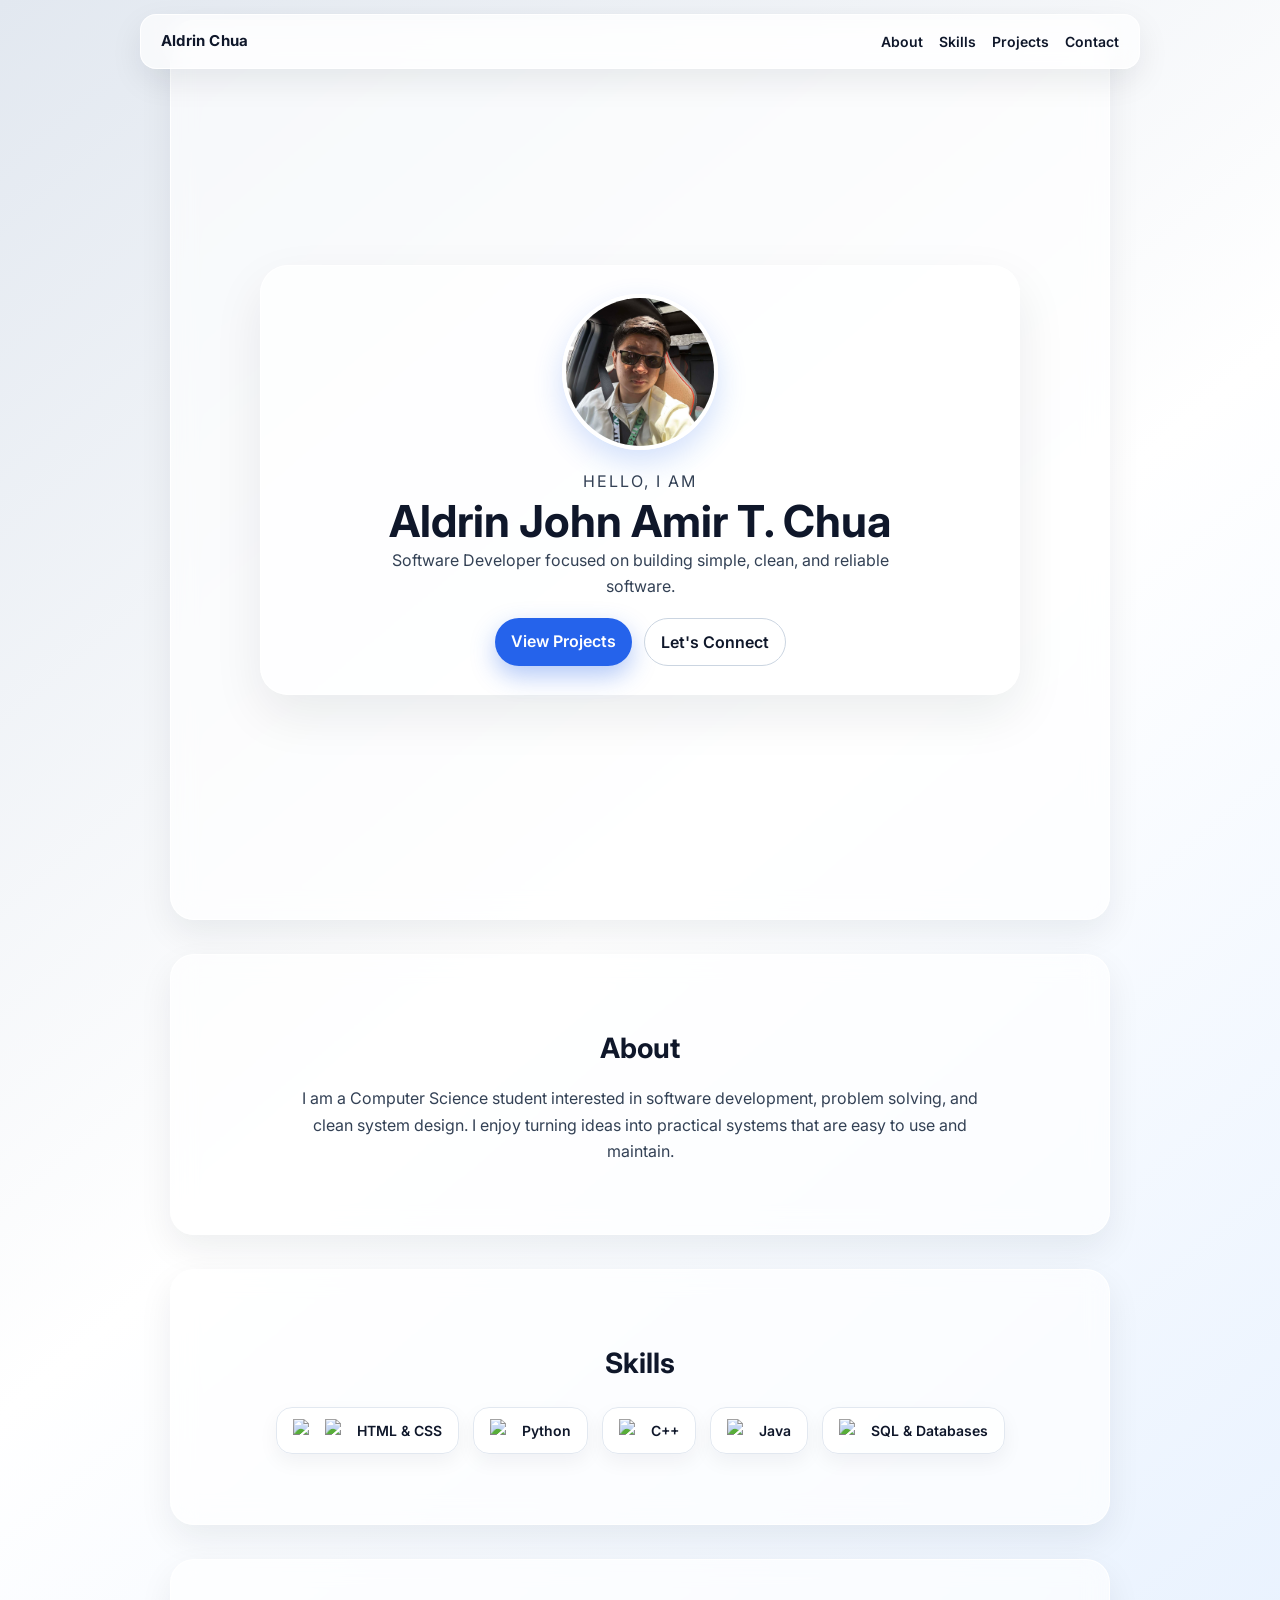
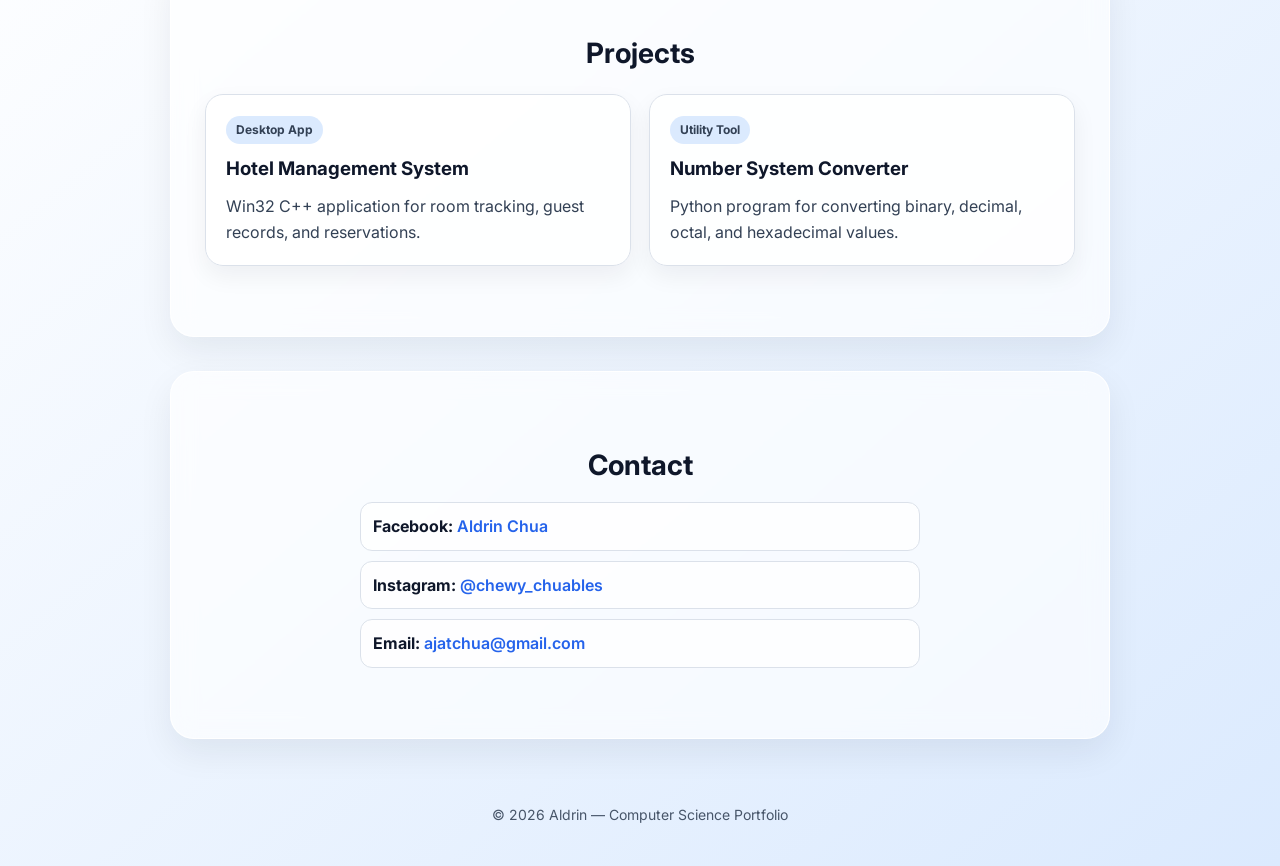
==== index.html @ 1ba5804e "Initial commit" ====
<!DOCTYPE html>
<html lang="en">
<head>
  <meta charset="UTF-8" />
  <meta name="viewport" content="width=device-width, initial-scale=1.0" />
  <title>Aldrin Chua | Portfolio</title>
  <link href="https://fonts.googleapis.com/css2?family=Inter:wght@300;400;600;700&display=swap" rel="stylesheet">
  <link rel="stylesheet" href="CSS/style.css">
</head>
<body>

<nav>
  <strong class="brand">Aldrin Chua</strong>
  <div class="nav-links">
    <a href="#about">About</a>
    <a href="#skills">Skills</a>
    <a href="#projects">Projects</a>
    <a href="#contact">Contact</a>
  </div>
</nav>

<section class="hero fade" id="home">
  <div class="hero-content">
    <img src="/Images/profile.jpg" alt="Aldrin Chua profile picture" class="profile-pic">

    <header>
      <p class="intro">Hello, I am</p>
      <h1>Aldrin John Amir T. Chua</h1>
      <p>Software Developer focused on building simple, clean, and reliable software.</p>
    </header>

    <div class="hero-actions">
      <a class="btn btn-primary" href="#projects">View Projects</a>
      <a class="btn btn-secondary" href="mailto:ajatchua@gmail.com">Let's Connect</a>
    </div>
  </div>
</section>

<section id="about" class="about fade">
  <h2>About</h2>
  <p>
    I am a Computer Science student interested in software development,
    problem solving, and clean system design. I enjoy turning ideas into
    practical systems that are easy to use and maintain.
  </p>
</section>

<section id="skills" class="fade">
  <h2>Skills</h2>
  <div class="skills">
    <div class="skill">
      <img src="https://cdn.jsdelivr.net/gh/devicons/devicon/icons/html5/html5-original.svg" alt="HTML logo">
      <img src="https://cdn.jsdelivr.net/gh/devicons/devicon/icons/css3/css3-original.svg" alt="CSS logo">
      <span>HTML &amp; CSS</span>
    </div>
    <div class="skill">
      <img src="https://cdn.jsdelivr.net/gh/devicons/devicon/icons/python/python-original.svg" alt="Python logo">
      <span>Python</span>
    </div>
    <div class="skill">
      <img src="https://cdn.jsdelivr.net/gh/devicons/devicon/icons/cplusplus/cplusplus-original.svg" alt="C++ logo">
      <span>C++</span>
    </div>
    <div class="skill">
      <img src="https://cdn.jsdelivr.net/gh/devicons/devicon/icons/java/java-original.svg" alt="Java logo">
      <span>Java</span>
    </div>
    <div class="skill">
      <img src="https://cdn.jsdelivr.net/gh/devicons/devicon/icons/mysql/mysql-original.svg" alt="SQL database logo">
      <span>SQL &amp; Databases</span>
    </div>
  </div>
</section>

<section id="projects" class="fade">
  <h2>Projects</h2>
  <div class="projects">
    <article class="project">
      <p class="project-type">Desktop App</p>
      <h3>Hotel Management System</h3>
      <p>Win32 C++ application for room tracking, guest records, and reservations.</p>
    </article>
    <article class="project">
      <p class="project-type">Utility Tool</p>
      <h3>Number System Converter</h3>
      <p>Python program for converting binary, decimal, octal, and hexadecimal values.</p>
    </article>
  </div>
</section>

<section id="contact" class="contact fade">
  <h2>Contact</h2>
  <div class="contact-list">
    <p><strong>Facebook:</strong> <a href="https://www.facebook.com/aldrinchua01" target="_blank" rel="noreferrer">Aldrin Chua</a></p>
    <p><strong>Instagram:</strong> <a href="https://www.instagram.com/chewy_chuables/" target="_blank" rel="noreferrer">@chewy_chuables</a></p>
    <p><strong>Email:</strong> <a href="mailto:ajatchua@gmail.com">ajatchua@gmail.com</a></p>
  </div>
</section>

<footer>
  © 2026 Aldrin — Computer Science Portfolio
</footer>

<script>
  const sections = document.querySelectorAll('.fade');

  const observer = new IntersectionObserver((entries) => {
    entries.forEach(entry => {
      if (entry.isIntersecting) {
        entry.target.classList.add('show');
      }
    });
  }, { threshold: 0.15 });

  sections.forEach(section => observer.observe(section));
</script>

</body>
</html>
---- CSS/style.css ----
* {
  margin: 0;
  padding: 0;
  box-sizing: border-box;
  font-family: 'Inter', sans-serif;
}

:root {
  --text: #0f172a;
  --muted: #475569;
  --accent: #2563eb;
  --accent-soft: #dbeafe;
  --surface: rgba(255, 255, 255, 0.65);
}

html {
  scroll-behavior: smooth;
}

body {
  background: linear-gradient(140deg, #e2e8f0 0%, #ffffff 40%, #dbeafe 100%);
  color: var(--text);
  line-height: 1.65;
  padding: 0 18px;
}

/* NAVBAR */
nav {
  position: fixed;
  top: 14px;
  left: 50%;
  transform: translateX(-50%);
  width: min(1000px, calc(100% - 24px));
  padding: 14px 20px;
  display: flex;
  justify-content: space-between;
  align-items: center;
  background: rgba(255, 255, 255, 0.7);
  backdrop-filter: blur(10px);
  border-radius: 16px;
  border: 1px solid rgba(255, 255, 255, 0.9);
  box-shadow: 0 12px 32px rgba(15, 23, 42, 0.08);
  z-index: 100;
}

.brand {
  font-size: 15px;
  letter-spacing: 0.2px;
}

.nav-links {
  display: flex;
  align-items: center;
}

nav a {
  position: relative;
  text-decoration: none;
  color: var(--text);
  margin-left: 16px;
  font-size: 14px;
  font-weight: 600;
}

nav a:hover {
  color: var(--accent);
}

nav a::after {
  content: '';
  position: absolute;
  left: 0;
  bottom: -4px;
  width: 0;
  height: 2px;
  background-color: var(--accent);
  transition: width 0.25s ease;
}

nav a:hover::after {
  width: 100%;
}

/* HERO */
.hero {
  min-height: 100vh;
  display: grid;
  place-items: center;
  padding-top: 90px;
  text-align: center;
}

.hero-content {
  width: min(760px, 100%);
  display: flex;
  flex-direction: column;
  align-items: center;
  gap: 18px;
  padding: 28px;
  border-radius: 28px;
  background: var(--surface);
  border: 1px solid rgba(255, 255, 255, 0.9);
  box-shadow: 0 20px 50px rgba(15, 23, 42, 0.08);
}

.profile-pic {
  width: 156px;
  height: 156px;
  border-radius: 50%;
  object-fit: cover;
  border: 4px solid #fff;
  box-shadow: 0 12px 30px rgba(37, 99, 235, 0.2);
}

.intro {
  font-size: 14px;
  color: var(--muted);
  letter-spacing: 0.12em;
  text-transform: uppercase;
}

.hero h1 {
  font-size: clamp(30px, 5vw, 44px);
  line-height: 1.15;
  margin-top: 2px;
}

.hero p {
  font-size: 16px;
  color: #334155;
  max-width: 560px;
  margin: 0 auto;
}

.hero-actions {
  display: flex;
  gap: 12px;
  flex-wrap: wrap;
  justify-content: center;
}

.btn {
  text-decoration: none;
  font-weight: 600;
  padding: 10px 16px;
  border-radius: 999px;
  transition: transform 0.2s ease, box-shadow 0.2s ease;
}

.btn:hover {
  transform: translateY(-2px);
}

.btn-primary {
  background: var(--accent);
  color: white;
  box-shadow: 0 10px 24px rgba(37, 99, 235, 0.35);
}

.btn-secondary {
  background: #fff;
  color: var(--text);
  border: 1px solid #cbd5e1;
}

/* SECTIONS */
section {
  padding: 70px 34px;
  border-radius: 24px;
  margin: 20px auto 34px;
  background: var(--surface);
  backdrop-filter: blur(12px);
  border: 1px solid rgba(255, 255, 255, 0.9);
  box-shadow: 0 14px 34px rgba(15, 23, 42, 0.07);
  max-width: 940px;
}

section h2 {
  text-align: center;
  font-size: 28px;
  margin-bottom: 14px;
}

.about p {
  text-align: center;
  max-width: 700px;
  margin: 0 auto;
  color: #334155;
}

/* SKILLS */
.skills {
  display: flex;
  flex-wrap: wrap;
  justify-content: center;
  gap: 14px;
  margin-top: 20px;
}

.skill {
  display: flex;
  align-items: center;
  gap: 10px;
  padding: 11px 16px;
  border-radius: 16px;
  background: rgba(255, 255, 255, 0.8);
  border: 1px solid #e2e8f0;
  font-size: 14px;
  font-weight: 600;
  box-shadow: 0 8px 20px rgba(15, 23, 42, 0.05);
  transition: transform 0.2s ease, box-shadow 0.2s ease;
}

.skill img {
  width: 22px;
  height: 22px;
}

.skill:hover {
  transform: translateY(-4px);
  box-shadow: 0 14px 26px rgba(15, 23, 42, 0.1);
}

/* PROJECTS */
.projects {
  display: grid;
  grid-template-columns: repeat(auto-fit, minmax(260px, 1fr));
  gap: 18px;
  margin-top: 18px;
}

.project {
  padding: 20px;
  border-radius: 18px;
  background: rgba(255, 255, 255, 0.8);
  border: 1px solid #dbe1ea;
  box-shadow: 0 10px 24px rgba(15, 23, 42, 0.06);
  transition: transform 0.2s ease, box-shadow 0.2s ease;
}

.project:hover {
  transform: translateY(-4px);
  box-shadow: 0 16px 32px rgba(15, 23, 42, 0.1);
}

.project-type {
  display: inline-block;
  font-size: 12px;
  font-weight: 700;
  color: var(--accent);
  background: var(--accent-soft);
  border-radius: 999px;
  padding: 4px 10px;
  margin-bottom: 10px;
}

.project h3 {
  margin-bottom: 8px;
}

.project p {
  color: #334155;
}

/* CONTACT */
.contact-list {
  max-width: 560px;
  margin: 0 auto;
  display: grid;
  gap: 10px;
}

.contact-list p {
  background: rgba(255, 255, 255, 0.75);
  border: 1px solid #dbe1ea;
  border-radius: 12px;
  padding: 10px 12px;
}

.contact a {
  color: var(--accent);
  text-decoration: none;
  font-weight: 600;
}

.contact a:hover {
  text-decoration: underline;
}

/* FOOTER */
footer {
  text-align: center;
  padding: 30px 18px 40px;
  font-size: 14px;
  color: #475569;
}

/* SCROLL FADE */
.fade {
  opacity: 0;
  transform: translateY(20px);
  transition: opacity 0.75s ease, transform 0.75s ease;
}

.fade.show {
  opacity: 1;
  transform: translateY(0);
}

/* RESPONSIVE */
@media (max-width: 760px) {
  nav {
    width: calc(100% - 20px);
    padding: 12px 14px;
  }

  .brand {
    font-size: 13px;
    max-width: 120px;
    line-height: 1.2;
  }

  nav a {
    margin-left: 10px;
    font-size: 12px;
  }

  .hero-content {
    padding: 20px;
  }

  section {
    padding: 54px 18px;
  }

  section h2 {
    font-size: 24px;
  }
}
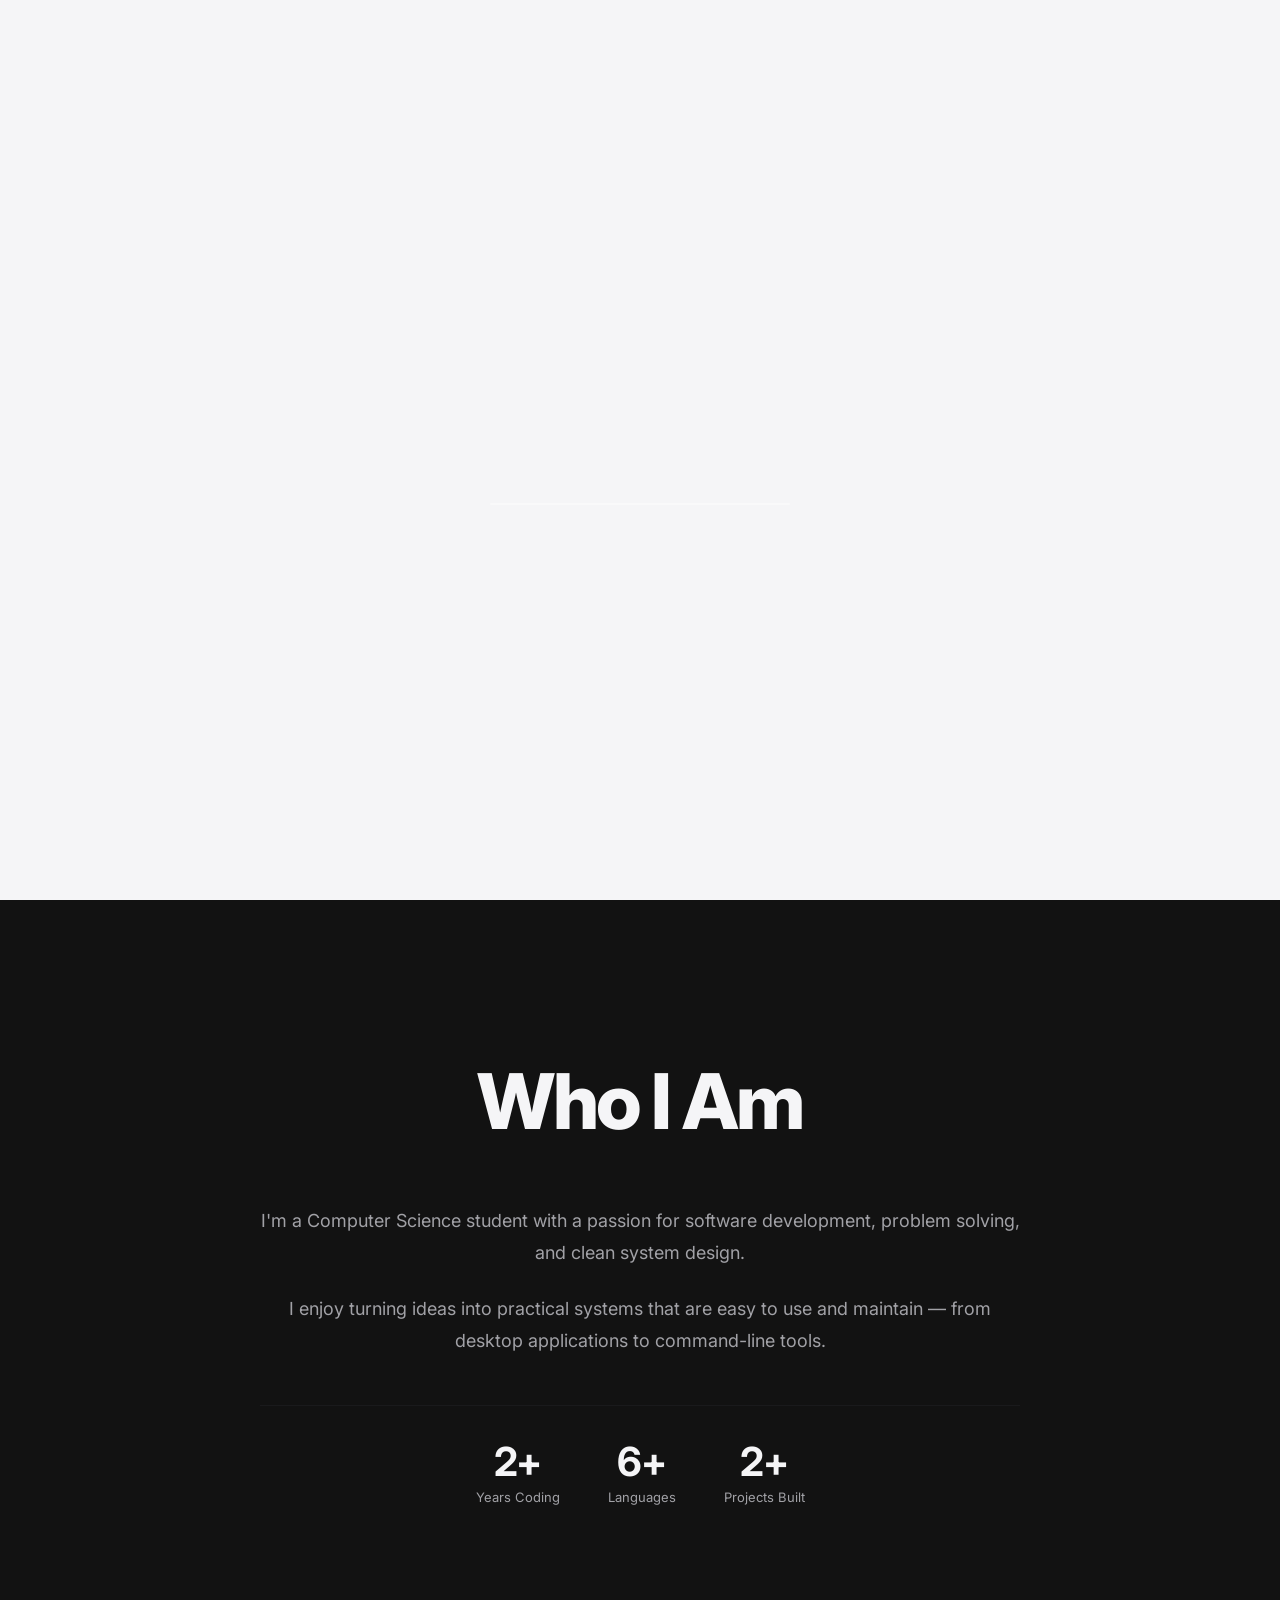
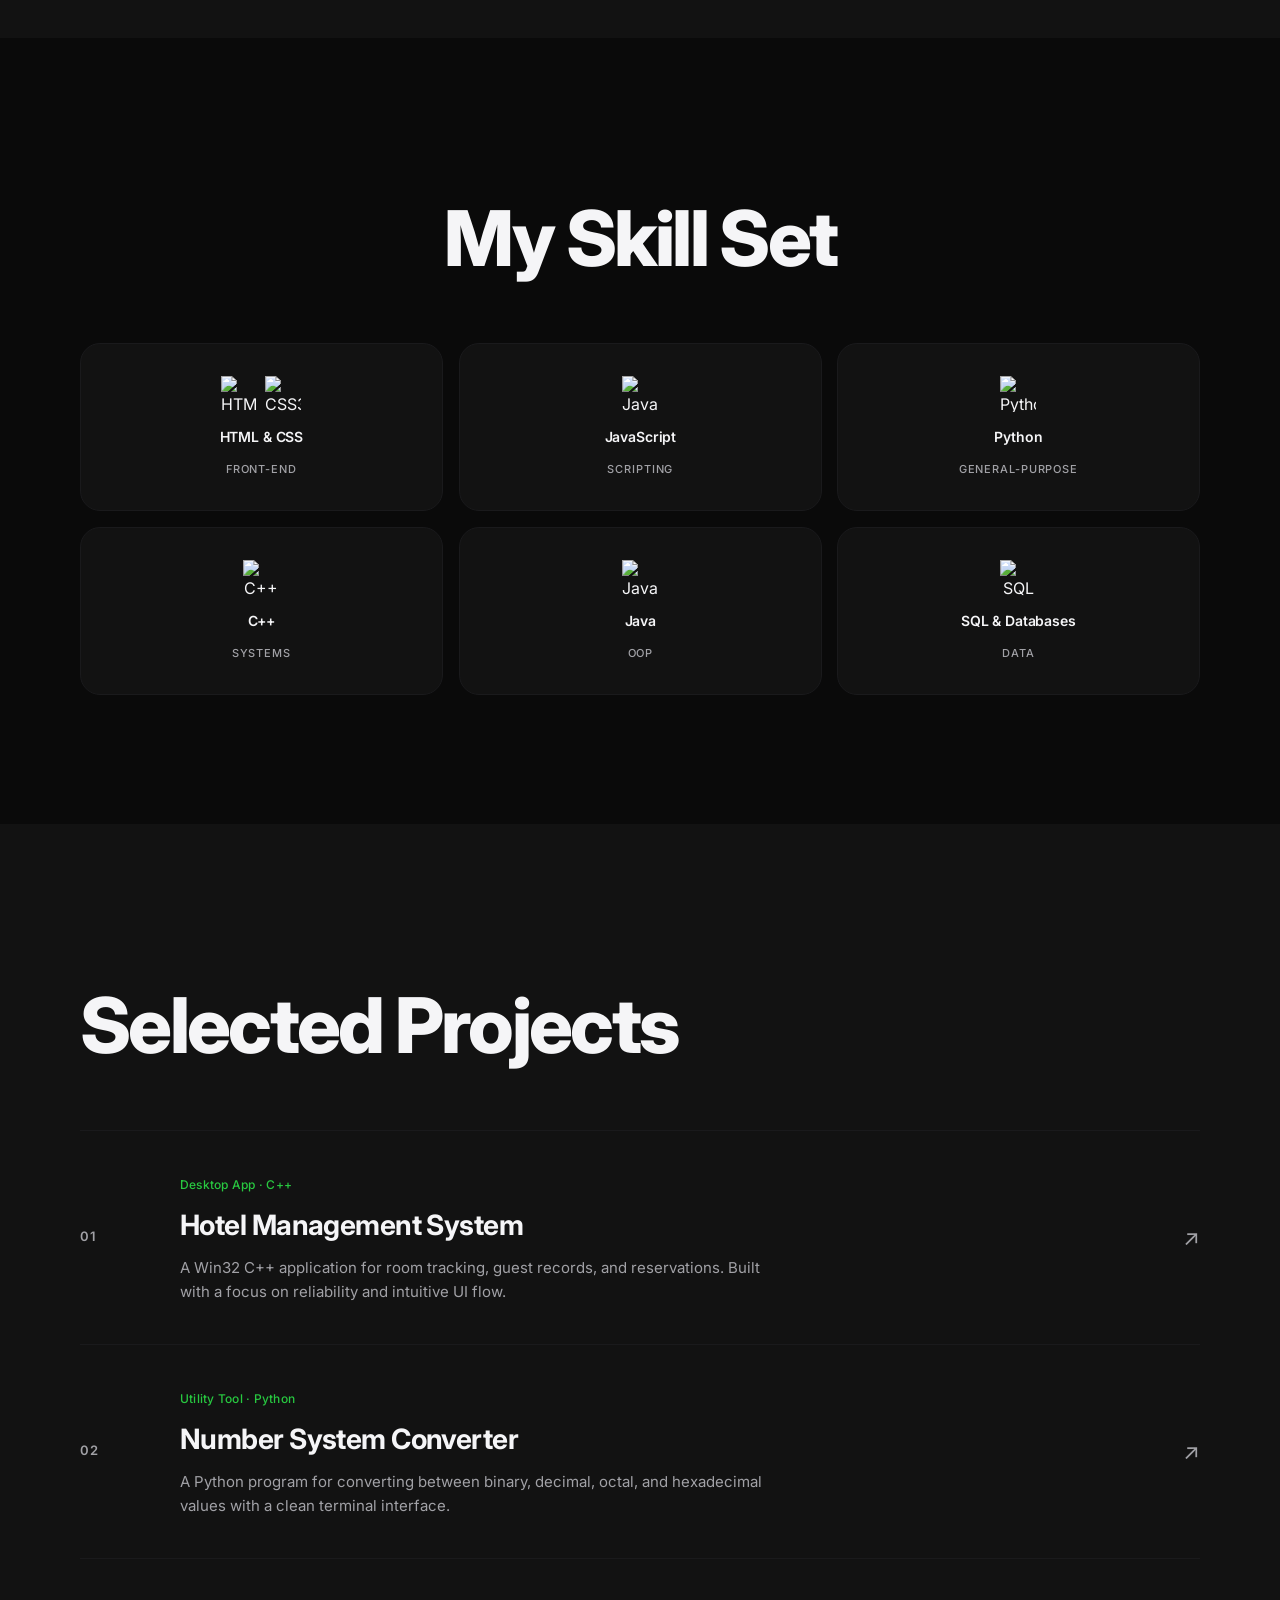
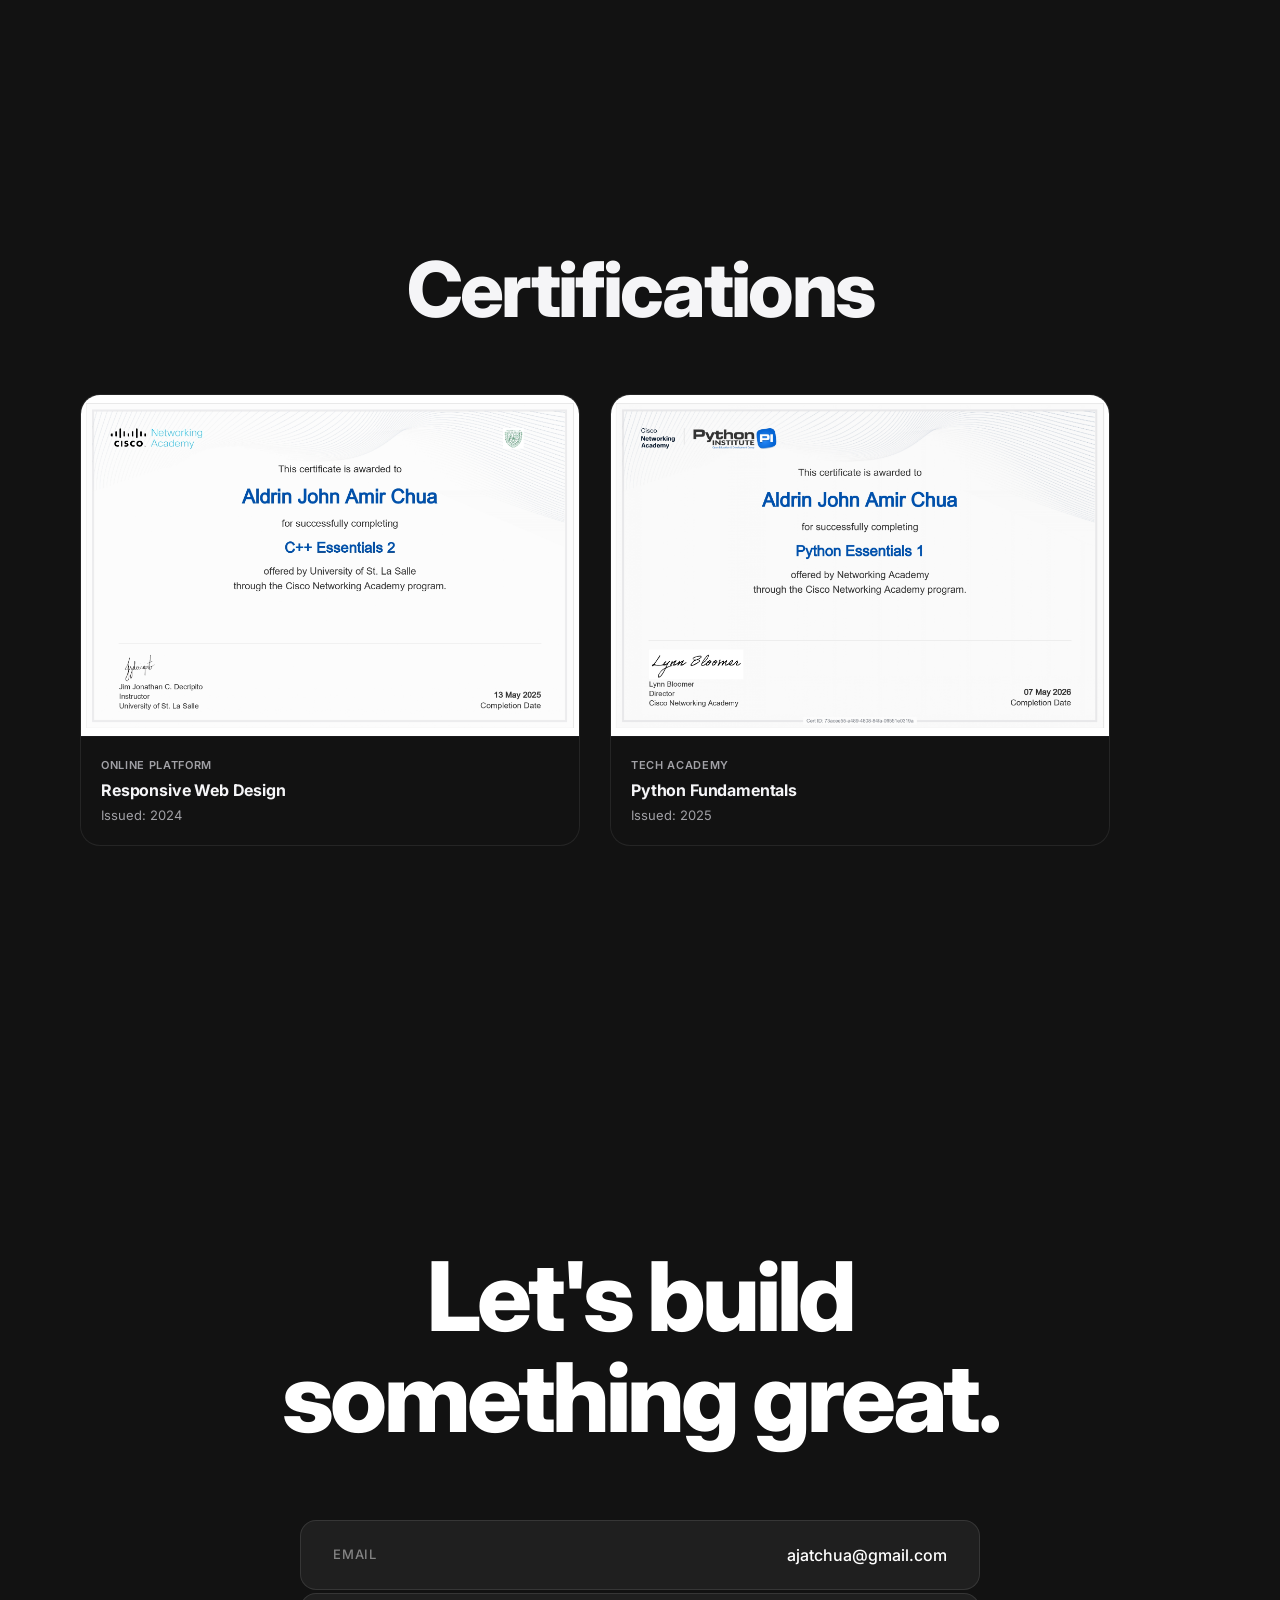
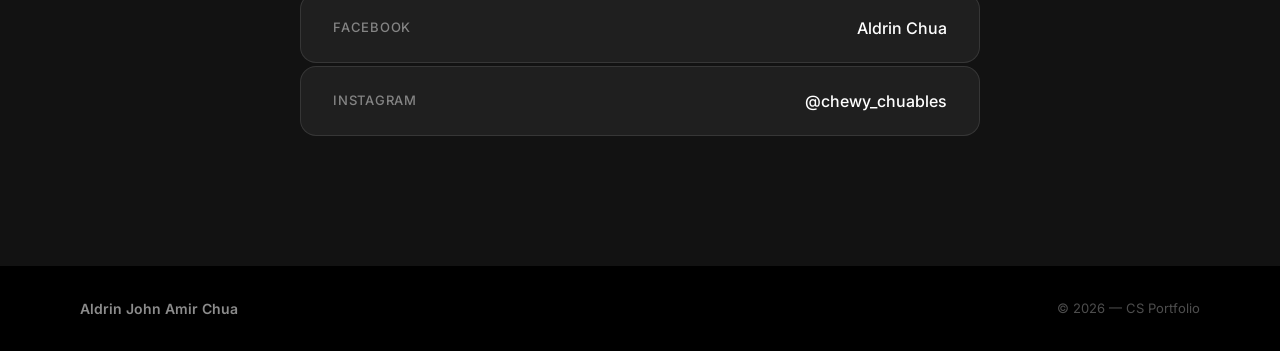
==== commit 736d9dba: "changes" ====
--- a/index.html
+++ b/index.html
@@ -1,119 +1,278 @@
 <!DOCTYPE html>
 <html lang="en">
+
 <head>
   <meta charset="UTF-8" />
   <meta name="viewport" content="width=device-width, initial-scale=1.0" />
-  <title>Aldrin Chua | Portfolio</title>
-  <link href="https://fonts.googleapis.com/css2?family=Inter:wght@300;400;600;700&display=swap" rel="stylesheet">
+  <meta name="description" content="Aldrin John Amir Chua – Computer Science student & Software Developer." />
+  <meta name="theme-color" content="#ffffff" />
+  <title>Aldrin John Amir Chua | Portfolio</title>
+  <link href="https://fonts.googleapis.com/css2?family=Inter:wght@300;400;500;600;700;800;900&display=swap"
+    rel="stylesheet">
   <link rel="stylesheet" href="CSS/style.css">
 </head>
+
 <body>
 
-<nav>
-  <strong class="brand">Aldrin Chua</strong>
-  <div class="nav-links">
-    <a href="#about">About</a>
-    <a href="#skills">Skills</a>
-    <a href="#projects">Projects</a>
-    <a href="#contact">Contact</a>
+  <!-- PRELOADER -->
+  <div id="preloader">
+    <div class="preloader-name">
+      <span class="preloader-char">A</span>
+      <span class="preloader-char">l</span>
+      <span class="preloader-char">d</span>
+      <span class="preloader-char">r</span>
+      <span class="preloader-char">i</span>
+      <span class="preloader-char">n</span>
+      <span class="preloader-char" style="margin:0 8px"> </span>
+      <span class="preloader-char">C</span>
+      <span class="preloader-char">h</span>
+      <span class="preloader-char">u</span>
+      <span class="preloader-char">a</span>
+      <span class="preloader-char">.</span>
+    </div>
+    <div class="preloader-bar">
+      <div class="preloader-bar-fill" id="preloader-fill"></div>
+    </div>
   </div>
-</nav>
-
-<section class="hero fade" id="home">
-  <div class="hero-content">
-    <img src="/Images/profile.jpg" alt="Aldrin Chua profile picture" class="profile-pic">
-
-    <header>
-      <p class="intro">Hello, I am</p>
-      <h1>Aldrin John Amir T. Chua</h1>
-      <p>Software Developer focused on building simple, clean, and reliable software.</p>
-    </header>
-
-    <div class="hero-actions">
-      <a class="btn btn-primary" href="#projects">View Projects</a>
-      <a class="btn btn-secondary" href="mailto:ajatchua@gmail.com">Let's Connect</a>
-    </div>
-  </div>
-</section>
-
-<section id="about" class="about fade">
-  <h2>About</h2>
-  <p>
-    I am a Computer Science student interested in software development,
-    problem solving, and clean system design. I enjoy turning ideas into
-    practical systems that are easy to use and maintain.
-  </p>
-</section>
-
-<section id="skills" class="fade">
-  <h2>Skills</h2>
-  <div class="skills">
-    <div class="skill">
-      <img src="https://cdn.jsdelivr.net/gh/devicons/devicon/icons/html5/html5-original.svg" alt="HTML logo">
-      <img src="https://cdn.jsdelivr.net/gh/devicons/devicon/icons/css3/css3-original.svg" alt="CSS logo">
-      <span>HTML &amp; CSS</span>
-    </div>
-    <div class="skill">
-      <img src="https://cdn.jsdelivr.net/gh/devicons/devicon/icons/python/python-original.svg" alt="Python logo">
-      <span>Python</span>
-    </div>
-    <div class="skill">
-      <img src="https://cdn.jsdelivr.net/gh/devicons/devicon/icons/cplusplus/cplusplus-original.svg" alt="C++ logo">
-      <span>C++</span>
-    </div>
-    <div class="skill">
-      <img src="https://cdn.jsdelivr.net/gh/devicons/devicon/icons/java/java-original.svg" alt="Java logo">
-      <span>Java</span>
-    </div>
-    <div class="skill">
-      <img src="https://cdn.jsdelivr.net/gh/devicons/devicon/icons/mysql/mysql-original.svg" alt="SQL database logo">
-      <span>SQL &amp; Databases</span>
-    </div>
-  </div>
-</section>
-
-<section id="projects" class="fade">
-  <h2>Projects</h2>
-  <div class="projects">
-    <article class="project">
-      <p class="project-type">Desktop App</p>
-      <h3>Hotel Management System</h3>
-      <p>Win32 C++ application for room tracking, guest records, and reservations.</p>
-    </article>
-    <article class="project">
-      <p class="project-type">Utility Tool</p>
-      <h3>Number System Converter</h3>
-      <p>Python program for converting binary, decimal, octal, and hexadecimal values.</p>
-    </article>
-  </div>
-</section>
-
-<section id="contact" class="contact fade">
-  <h2>Contact</h2>
-  <div class="contact-list">
-    <p><strong>Facebook:</strong> <a href="https://www.facebook.com/aldrinchua01" target="_blank" rel="noreferrer">Aldrin Chua</a></p>
-    <p><strong>Instagram:</strong> <a href="https://www.instagram.com/chewy_chuables/" target="_blank" rel="noreferrer">@chewy_chuables</a></p>
-    <p><strong>Email:</strong> <a href="mailto:ajatchua@gmail.com">ajatchua@gmail.com</a></p>
-  </div>
-</section>
-
-<footer>
-  © 2026 Aldrin — Computer Science Portfolio
-</footer>
-
-<script>
-  const sections = document.querySelectorAll('.fade');
-
-  const observer = new IntersectionObserver((entries) => {
-    entries.forEach(entry => {
-      if (entry.isIntersecting) {
-        entry.target.classList.add('show');
-      }
-    });
-  }, { threshold: 0.15 });
-
-  sections.forEach(section => observer.observe(section));
-</script>
+
+  <!-- NAV -->
+  <nav id="nav" class="nav">
+    <div class="nav-inner">
+      <a href="#home" class="brand">Aldrin John Amir Chua</a>
+      <div class="nav-links">
+        <a href="#about" class="nav-link">About</a>
+        <a href="#skills" class="nav-link">Skills</a>
+        <a href="#projects" class="nav-link">Projects</a>
+        <a href="#certificates" class="nav-link">Certificates</a>
+        <a href="#contact" class="nav-link">Contact</a>
+      </div>
+    </div>
+  </nav>
+
+  <!-- HERO — Split layout: text left, photo right -->
+  <section id="home" class="hero">
+    <div class="hero-inner">
+
+      <!-- Left: text -->
+      <div class="hero-text">
+        <div id="hero-eyebrow" class="hero-eyebrow">Hello, I'm</div>
+        <h1 id="hero-title" class="hero-title">Aldrin<br>John Amir<br>Chua.</h1>
+        <p id="hero-sub" class="hero-sub">Software Developer &amp; CS Student.<br>Building clean, reliable systems.</p>
+        <div id="hero-cta" class="hero-cta">
+          <a href="#projects" class="btn-main" data-magnetic>View Work</a>
+          <a href="#contact" class="btn-ghost" data-magnetic>Let's Talk</a>
+        </div>
+      </div>
+
+      <!-- Right: profile photo -->
+      <div id="hero-photo" class="hero-photo">
+        <div class="hero-photo-frame">
+          <img src="Images/profile.jpg" alt="Aldrin John Amir Chua" class="hero-profile-img">
+          <div class="hero-photo-badge">
+            <span class="badge-dot"></span>
+            Available for work
+          </div>
+        </div>
+      </div>
+
+    </div>
+
+    <div class="hero-scroll-hint" id="scroll-hint">
+      <span>Scroll</span>
+      <div class="scroll-line"></div>
+    </div>
+  </section>
+
+  <!-- ABOUT -->
+  <section id="about" class="section about-section">
+    <div class="section-inner about-inner-centered">
+      <span class="section-label centered-label">About</span>
+      <h2 class="section-heading centered" data-split>Who I Am</h2>
+      <p class="about-body centered" data-reveal>
+        I'm a Computer Science student with a passion for software development,
+        problem solving, and clean system design.
+      </p>
+      <p class="about-body centered" data-reveal>
+        I enjoy turning ideas into practical systems that are easy to use and
+        maintain — from desktop applications to command-line tools.
+      </p>
+      <div class="about-stat-row centered" data-reveal>
+        <div class="about-stat"><span class="stat-num">2+</span><span class="stat-label">Years Coding</span></div>
+        <div class="about-stat"><span class="stat-num">6+</span><span class="stat-label">Languages</span></div>
+        <div class="about-stat"><span class="stat-num">2+</span><span class="stat-label">Projects Built</span></div>
+      </div>
+    </div>
+  </section>
+
+  <!-- SKILLS -->
+  <section id="skills" class="section skills-section">
+    <div class="section-inner">
+      <span class="section-label">Expertise</span>
+      <h2 class="section-heading centered" data-split>My Skill Set</h2>
+      <div class="skills-grid">
+
+        <div class="skill-card" data-skill>
+          <div class="skill-card-icons">
+            <img src="https://cdn.jsdelivr.net/gh/devicons/devicon/icons/html5/html5-original.svg" alt="HTML5">
+            <img src="https://cdn.jsdelivr.net/gh/devicons/devicon/icons/css3/css3-original.svg" alt="CSS3">
+          </div>
+          <span class="skill-card-name">HTML &amp; CSS</span>
+          <span class="skill-card-level">Front-end</span>
+        </div>
+
+        <div class="skill-card" data-skill>
+          <div class="skill-card-icons">
+            <img src="https://cdn.jsdelivr.net/gh/devicons/devicon/icons/javascript/javascript-original.svg"
+              alt="JavaScript">
+          </div>
+          <span class="skill-card-name">JavaScript</span>
+          <span class="skill-card-level">Scripting</span>
+        </div>
+
+        <div class="skill-card" data-skill>
+          <div class="skill-card-icons">
+            <img src="https://cdn.jsdelivr.net/gh/devicons/devicon/icons/python/python-original.svg" alt="Python">
+          </div>
+          <span class="skill-card-name">Python</span>
+          <span class="skill-card-level">General-purpose</span>
+        </div>
+
+        <div class="skill-card" data-skill>
+          <div class="skill-card-icons">
+            <img src="https://cdn.jsdelivr.net/gh/devicons/devicon/icons/cplusplus/cplusplus-original.svg" alt="C++">
+          </div>
+          <span class="skill-card-name">C++</span>
+          <span class="skill-card-level">Systems</span>
+        </div>
+
+        <div class="skill-card" data-skill>
+          <div class="skill-card-icons">
+            <img src="https://cdn.jsdelivr.net/gh/devicons/devicon/icons/java/java-original.svg" alt="Java">
+          </div>
+          <span class="skill-card-name">Java</span>
+          <span class="skill-card-level">OOP</span>
+        </div>
+
+        <div class="skill-card" data-skill>
+          <div class="skill-card-icons">
+            <img src="https://cdn.jsdelivr.net/gh/devicons/devicon/icons/mysql/mysql-original.svg" alt="SQL">
+          </div>
+          <span class="skill-card-name">SQL &amp; Databases</span>
+          <span class="skill-card-level">Data</span>
+        </div>
+
+      </div>
+    </div>
+  </section>
+
+  <!-- PROJECTS -->
+  <section id="projects" class="section projects-section">
+    <div class="section-inner">
+      <span class="section-label" data-reveal>Work</span>
+      <h2 class="section-heading" data-split>Selected Projects</h2>
+      <div class="projects-list">
+        <article class="project-row" data-project>
+          <div class="project-num">01</div>
+          <div class="project-info">
+            <span class="project-tag">Desktop App · C++</span>
+            <h3 class="project-name">Hotel Management System</h3>
+            <p class="project-desc">A Win32 C++ application for room tracking, guest records, and reservations. Built
+              with a focus on reliability and intuitive UI flow.</p>
+          </div>
+          <div class="project-arrow">↗</div>
+        </article>
+        <article class="project-row" data-project>
+          <div class="project-num">02</div>
+          <div class="project-info">
+            <span class="project-tag">Utility Tool · Python</span>
+            <h3 class="project-name">Number System Converter</h3>
+            <p class="project-desc">A Python program for converting between binary, decimal, octal, and hexadecimal
+              values with a clean terminal interface.</p>
+          </div>
+          <div class="project-arrow">↗</div>
+        </article>
+      </div>
+    </div>
+  </section>
+
+  <!-- CERTIFICATES -->
+  <section id="certificates" class="section certificates-section">
+    <div class="section-inner">
+      <span class="section-label centered-label" data-reveal>Achievements</span>
+      <h2 class="section-heading centered" data-split>Certifications</h2>
+      
+      <div class="cert-horizontal-wrapper">
+        <div class="cert-grid">
+          
+          <div class="cert-card" data-cert>
+          <div class="cert-image-wrap">
+            <img src="Images/Certificate1.jpg" alt="Certificate 1" class="cert-img">
+          </div>
+          <div class="cert-info">
+            <span class="cert-provider">Online Platform</span>
+            <h3 class="cert-title">Responsive Web Design</h3>
+            <span class="cert-date">Issued: 2024</span>
+          </div>
+        </div>
+
+        <div class="cert-card" data-cert>
+          <div class="cert-image-wrap">
+            <img src="Images/Certificate2.jpg" alt="Certificate 2" class="cert-img">
+          </div>
+          <div class="cert-info">
+            <span class="cert-provider">Tech Academy</span>
+            <h3 class="cert-title">Python Fundamentals</h3>
+            <span class="cert-date">Issued: 2025</span>
+          </div>
+        </div>
+
+      </div>
+      </div>
+
+      <div class="cert-action centered" style="margin-top: 40px; text-align: center; opacity: 0;" data-reveal>
+        <a href="certificates.html" class="btn-ghost" data-magnetic>View All Certificates</a>
+      </div>
+    </div>
+  </section>
+
+
+  <!-- CONTACT -->
+  <section id="contact" class="section contact-section">
+    <div class="section-inner contact-inner">
+      <span class="section-label" data-reveal>Contact</span>
+      <h2 class="contact-heading" data-split>Let's build<br>something great.</h2>
+      <div class="contact-links" data-reveal>
+        <a href="mailto:ajatchua@gmail.com" class="contact-link" data-magnetic>
+          <span class="contact-link-label">Email</span>
+          <span class="contact-link-value">ajatchua@gmail.com</span>
+        </a>
+        <a href="https://www.facebook.com/aldrinchua01" target="_blank" rel="noreferrer" class="contact-link"
+          data-magnetic>
+          <span class="contact-link-label">Facebook</span>
+          <span class="contact-link-value">Aldrin Chua</span>
+        </a>
+        <a href="https://www.instagram.com/chewy_chuables/" target="_blank" rel="noreferrer" class="contact-link"
+          data-magnetic>
+          <span class="contact-link-label">Instagram</span>
+          <span class="contact-link-value">@chewy_chuables</span>
+        </a>
+      </div>
+    </div>
+  </section>
+
+  <!-- FOOTER -->
+  <footer class="footer">
+    <div class="footer-inner">
+      <span class="footer-brand">Aldrin John Amir Chua</span>
+      <span class="footer-copy">© 2026 — CS Portfolio</span>
+    </div>
+  </footer>
+
+  <!-- GSAP -->
+  <script src="https://cdnjs.cloudflare.com/ajax/libs/gsap/3.12.5/gsap.min.js"></script>
+  <script src="https://cdnjs.cloudflare.com/ajax/libs/gsap/3.12.5/ScrollTrigger.min.js"></script>
+  <script src="JS/app.js"></script>
 
 </body>
+
 </html>
--- a/CSS/style.css
+++ b/CSS/style.css
@@ -1,339 +1,1027 @@
-* {
+/* ============================================
+   ROOT & RESET
+   ============================================ */
+*, *::before, *::after {
   margin: 0;
   padding: 0;
   box-sizing: border-box;
-  font-family: 'Inter', sans-serif;
 }
 
 :root {
-  --text: #0f172a;
-  --muted: #475569;
-  --accent: #2563eb;
-  --accent-soft: #dbeafe;
-  --surface: rgba(255, 255, 255, 0.65);
+  --white: #ffffff;
+  --off-white: #121212; /* Deep charcoal for sections */
+  --light-gray: #1a1a1c; /* Midnight borders */
+  --mid-gray: #a1a1a6; /* Silver body text */
+  --dark-gray: #f5f5f7; /* Near-white for headings */
+  --black: #000000;
+  --accent: #28c840; /* Emerald Green */
+  --bg: #0a0a0a; /* Absolute Midnight */
+  --font: 'Inter', -apple-system, BlinkMacSystemFont, sans-serif;
+  --ease-out: cubic-bezier(0.16, 1, 0.3, 1);
 }
 
 html {
-  scroll-behavior: smooth;
+  scroll-behavior: auto;
+  font-size: 16px;
 }
 
 body {
-  background: linear-gradient(140deg, #e2e8f0 0%, #ffffff 40%, #dbeafe 100%);
-  color: var(--text);
-  line-height: 1.65;
-  padding: 0 18px;
-}
-
-/* NAVBAR */
-nav {
+  font-family: var(--font);
+  background: var(--bg);
+  color: var(--dark-gray);
+  line-height: 1.5;
+  overflow-x: hidden;
+  -webkit-font-smoothing: antialiased;
+  -moz-osx-font-smoothing: grayscale;
+  cursor: none;
+}
+
+a, button, [data-magnetic] { cursor: none; }
+
+/* ============================================
+   PAGE PRELOADER
+   ============================================ */
+#preloader {
   position: fixed;
-  top: 14px;
+  inset: 0;
+  z-index: 10000;
+  background: var(--dark-gray);
+  display: flex;
+  align-items: center;
+  justify-content: center;
+  flex-direction: column;
+  gap: 24px;
+}
+
+.preloader-name {
+  font-size: clamp(28px, 6vw, 56px);
+  font-weight: 800;
+  letter-spacing: -0.04em;
+  color: var(--white);
+  overflow: hidden;
+  display: flex;
+  gap: 0;
+}
+
+.preloader-char {
+  display: inline-block;
+  transform: translateY(110%);
+  opacity: 0;
+}
+
+.preloader-bar {
+  width: 0%;
+  height: 2px;
+  background: rgba(255,255,255,0.35);
+  border-radius: 2px;
+  position: relative;
+  width: min(300px, 60vw);
+  overflow: hidden;
+}
+
+.preloader-bar-fill {
+  position: absolute;
+  inset: 0;
+  background: var(--white);
+  transform: scaleX(0);
+  transform-origin: left;
+  border-radius: 2px;
+}
+
+/* ============================================
+   MARQUEE TICKER (skills auto-scroll)
+   ============================================ */
+.skills-ticker {
+  overflow: hidden;
+  width: 100%;
+  position: relative;
+  padding: 20px 0;
+}
+
+.skills-ticker-track {
+  display: flex;
+  gap: 12px;
+  width: max-content;
+}
+
+.skills-ticker-track.clone {
+  margin-left: 12px;
+}
+
+/* ============================================
+   SECTION CLIP REVEAL HELPER
+   ============================================ */
+.clip-box {
+  overflow: hidden;
+}
+
+/* ============================================
+   HIGHLIGHT LINE under section labels
+   ============================================ */
+.section-label {
+  position: relative;
+  display: inline-block;
+  /* opacity/transform intentionally NOT set here — GSAP controls entrance */
+  will-change: opacity, transform;
+}
+
+/* ============================================
+   CUSTOM CURSOR
+   ============================================ */
+.cursor-dot {
+  position: fixed;
+  top: 0;
+  left: 0;
+  width: 12px;
+  height: 12px;
+  border-radius: 50%;
+  background: var(--accent);
+  pointer-events: none;
+  z-index: 9999;
+  transform: translate(-50%, -50%);
+  transition: transform 0.1s ease, width 0.25s ease, height 0.25s ease, background 0.25s ease;
+}
+
+.cursor-ring {
+  position: fixed;
+  top: 0;
+  left: 0;
+  width: 36px;
+  height: 36px;
+  border-radius: 50%;
+  border: 1.5px solid rgba(255, 255, 255, 0.3);
+  pointer-events: none;
+  z-index: 9998;
+  transform: translate(-50%, -50%);
+}
+
+/* ============================================
+   NAVBAR
+   ============================================ */
+.nav {
+  position: fixed;
+  top: 0;
+  left: 0;
+  right: 0;
+  z-index: 200;
+  transition: background 0.4s ease, backdrop-filter 0.4s ease, border-color 0.4s ease;
+  border-bottom: 1px solid transparent;
+}
+
+.nav.scrolled {
+  background: rgba(10, 10, 10, 0.75);
+  backdrop-filter: saturate(180%) blur(20px);
+  -webkit-backdrop-filter: saturate(180%) blur(20px);
+  border-bottom-color: rgba(255, 255, 255, 0.1);
+}
+
+.nav-inner {
+  max-width: 1200px;
+  margin: 0 auto;
+  padding: 0 40px;
+  height: 56px;
+  display: flex;
+  align-items: center;
+  justify-content: space-between;
+}
+
+.brand {
+  font-size: 15px;
+  font-weight: 600;
+  color: var(--dark-gray);
+  text-decoration: none;
+  letter-spacing: -0.3px;
+  white-space: nowrap;
+}
+
+.nav-links {
+  display: flex;
+  align-items: center;
+  gap: 36px;
+}
+
+.nav-link {
+  text-decoration: none;
+  color: var(--dark-gray);
+  font-size: 14px;
+  font-weight: 400;
+  opacity: 0.75;
+  transition: opacity 0.2s ease;
+}
+
+.nav-link:hover {
+  opacity: 1;
+}
+
+/* ============================================
+   HERO — Split Layout
+   ============================================ */
+.hero {
+  min-height: 100svh;
+  display: flex;
+  flex-direction: column;
+  justify-content: center;
+  padding: 80px 40px 80px;
+  position: relative;
+  background: var(--bg);
+  max-width: 1200px;
+  margin: 0 auto;
+  width: 100%;
+}
+
+/* Full-width background behind hero */
+body > .hero {
+  max-width: 100%;
+  padding-left: max(40px, calc(50vw - 560px));
+  padding-right: max(40px, calc(50vw - 560px));
+}
+
+.hero-inner {
+  display: grid;
+  grid-template-columns: 1fr 420px;
+  align-items: center;
+  gap: 60px;
+  max-width: 1120px;
+  margin: 0 auto;
+  width: 100%;
+}
+
+/* LEFT: Text */
+.hero-text {
+  display: flex;
+  flex-direction: column;
+  gap: 0;
+}
+
+.hero-eyebrow {
+  font-size: 16px;
+  font-weight: 400;
+  color: var(--mid-gray);
+  letter-spacing: 0.04em;
+  margin-bottom: 20px;
+}
+
+.hero-title {
+  font-size: clamp(60px, 9vw, 120px);
+  font-weight: 800;
+  line-height: 0.95;
+  letter-spacing: -0.04em;
+  color: var(--dark-gray);
+  margin-bottom: 32px;
+}
+
+.hero-sub {
+  font-size: clamp(16px, 2vw, 20px);
+  font-weight: 400;
+  color: var(--mid-gray);
+  line-height: 1.6;
+  margin-bottom: 44px;
+  max-width: 460px;
+}
+
+.hero-cta {
+  display: flex;
+  gap: 14px;
+  flex-wrap: wrap;
+}
+
+.btn-main {
+  display: inline-flex;
+  align-items: center;
+  justify-content: center;
+  text-decoration: none;
+  background: var(--accent);
+  color: var(--black);
+  font-size: 15px;
+  font-weight: 600;
+  padding: 14px 30px;
+  border-radius: 100px;
+  transition: transform 0.25s ease, background 0.25s ease, box-shadow 0.25s ease;
+  will-change: transform;
+}
+
+.btn-main:hover { 
+  background: #24b33a; 
+  transform: translateY(-2px);
+  box-shadow: 0 8px 24px rgba(40, 200, 64, 0.3);
+}
+
+.btn-ghost {
+  display: inline-flex;
+  align-items: center;
+  justify-content: center;
+  text-decoration: none;
+  background: transparent;
+  color: var(--accent);
+  font-size: 15px;
+  font-weight: 500;
+  padding: 14px 30px;
+  border-radius: 100px;
+  border: 1.5px solid var(--accent);
+  transition: background 0.25s ease;
+  will-change: transform;
+}
+
+.btn-ghost:hover { background: rgba(40, 200, 64, 0.1); }
+
+/* RIGHT: Hero Photo */
+.hero-photo {
+  display: flex;
+  justify-content: center;
+  align-items: center;
+}
+
+.hero-photo-frame {
+  position: relative;
+  width: 380px;
+  height: 460px;
+  border-radius: 32px;
+  overflow: hidden;
+  box-shadow:
+    0 2px 4px rgba(0,0,0,0.04),
+    0 8px 16px rgba(0,0,0,0.08),
+    0 24px 48px rgba(0,0,0,0.10);
+}
+
+.hero-profile-img {
+  width: 100%;
+  height: 100%;
+  object-fit: cover;
+  object-position: center top;
+  display: block;
+}
+
+.hero-photo-badge {
+  position: absolute;
+  bottom: 20px;
   left: 50%;
   transform: translateX(-50%);
-  width: min(1000px, calc(100% - 24px));
-  padding: 14px 20px;
-  display: flex;
-  justify-content: space-between;
-  align-items: center;
-  background: rgba(255, 255, 255, 0.7);
-  backdrop-filter: blur(10px);
-  border-radius: 16px;
-  border: 1px solid rgba(255, 255, 255, 0.9);
-  box-shadow: 0 12px 32px rgba(15, 23, 42, 0.08);
-  z-index: 100;
-}
-
-.brand {
-  font-size: 15px;
-  letter-spacing: 0.2px;
-}
-
-.nav-links {
-  display: flex;
-  align-items: center;
-}
-
-nav a {
+  display: inline-flex;
+  align-items: center;
+  gap: 8px;
+  background: rgba(255, 255, 255, 0.92);
+  backdrop-filter: blur(12px);
+  -webkit-backdrop-filter: blur(12px);
+  padding: 10px 18px;
+  border-radius: 100px;
+  font-size: 13px;
+  font-weight: 500;
+  color: var(--dark-gray);
+  white-space: nowrap;
+  box-shadow: 0 4px 20px rgba(0,0,0,0.12);
+}
+
+.badge-dot {
+  display: inline-block;
+  width: 8px;
+  height: 8px;
+  border-radius: 50%;
+  background: #30d158;
+  box-shadow: 0 0 0 3px rgba(48, 209, 88, 0.25);
+}
+
+/* Scroll Hint */
+.hero-scroll-hint {
+  position: absolute;
+  bottom: 36px;
+  left: 50%;
+  transform: translateX(-50%);
+  display: flex;
+  flex-direction: column;
+  align-items: center;
+  gap: 10px;
+}
+
+.hero-scroll-hint span {
+  font-size: 11px;
+  text-transform: uppercase;
+  letter-spacing: 0.12em;
+  color: var(--mid-gray);
+  font-weight: 500;
+}
+
+.scroll-line {
+  width: 1px;
+  height: 48px;
+  background: linear-gradient(to bottom, var(--accent), transparent);
+  transform-origin: top;
+}
+
+/* ============================================
+   SECTIONS — SHARED
+   ============================================ */
+.section {
+  padding: 130px 40px;
+}
+
+.section-inner {
+  max-width: 1120px;
+  margin: 0 auto;
+}
+
+.section-label {
+  display: block;
+  font-size: 13px;
+  font-weight: 600;
+  text-transform: uppercase;
+  letter-spacing: 0.1em;
+  color: var(--accent);
+  margin-bottom: 12px;
+  /* Start invisible — GSAP fromTo will animate opacity/y in */
+  opacity: 0;
+}
+
+.section-heading {
+  font-size: clamp(44px, 6vw, 80px);
+  font-weight: 800;
+  letter-spacing: -0.035em;
+  line-height: 1.04;
+  color: var(--dark-gray);
+  margin-bottom: 64px;
+}
+
+.section-heading.centered {
+  text-align: center;
+}
+
+.word-line {
+  overflow: hidden;
+  display: inline-block;
+}
+
+/* ============================================
+   ABOUT — 2-col: text left, tech panel right
+   ============================================ */
+.about-section {
+  background: var(--off-white);
+}
+
+.about-inner-centered {
+  max-width: 760px;
+  margin: 0 auto;
+  text-align: center;
+  display: flex;
+  flex-direction: column;
+  align-items: center;
+}
+
+.centered-label {
+  margin-left: auto;
+  margin-right: auto;
+}
+
+.about-text-col .section-heading {
+  margin-bottom: 36px;
+}
+
+.about-body {
+  font-size: 18px;
+  line-height: 1.78;
+  color: var(--mid-gray);
+  margin-bottom: 24px;
+}
+
+.about-body:last-of-type {
+  margin-bottom: 0;
+}
+
+.about-stat-row {
+  display: flex;
+  gap: 48px;
+  margin-top: 48px;
+  padding-top: 36px;
+  border-top: 1px solid var(--light-gray);
+}
+
+.about-stat-row.centered {
+  justify-content: center;
+  width: 100%;
+}
+
+.about-stat {
+  display: flex;
+  flex-direction: column;
+  gap: 6px;
+}
+
+.stat-num {
+  font-size: 40px;
+  font-weight: 700;
+  letter-spacing: -0.03em;
+  color: var(--dark-gray);
+  line-height: 1;
+}
+
+.stat-label {
+  font-size: 13px;
+  color: var(--mid-gray);
+}
+
+/* ============================================
+   CERTIFICATES — Unified Cards
+   ============================================ */
+.certificates-section {
+  background: var(--off-white);
+  overflow: hidden; /* Prevent horizontal scrollbar on the page */
+}
+
+.cert-horizontal-wrapper {
+  width: 100%;
   position: relative;
+  overflow: visible; /* Let GSAP translate it out of bounds */
+}
+
+.cert-grid {
+  display: flex;
+  gap: 30px;
+  margin-top: 40px;
+  width: max-content;
+  /* GSAP will animate the x transform of this element */
+}
+
+.cert-card {
+  width: 500px;
+  flex-shrink: 0;
+  display: flex;
+  flex-direction: column;
+  align-items: stretch;
+  gap: 0;
+  padding: 0;
+  background: #121212; /* Darker card background */
+  border: 1px solid rgba(255, 255, 255, 0.08);
+  border-radius: 20px;
+  overflow: hidden;
+  transition: transform 0.3s ease, box-shadow 0.3s ease, border-color 0.3s ease;
+  will-change: transform;
+}
+
+.cert-card:hover {
+  transform: translateY(-4px);
+  box-shadow: 0 12px 32px rgba(0,0,0,0.4);
+  border-color: var(--accent);
+}
+
+.cert-image-wrap {
+  width: 100%;
+  aspect-ratio: 16 / 11;
+  background: var(--light-gray);
+  overflow: hidden;
+  border-bottom: 1px solid var(--light-gray);
+}
+
+.cert-img {
+  width: 100%;
+  height: 100%;
+  object-fit: cover;
+  object-position: center;
+  display: block;
+}
+
+.cert-info {
+  display: flex;
+  flex-direction: column;
+  gap: 4px;
+  text-align: left;
+  padding: 20px;
+}
+
+.cert-provider {
+  font-size: 11px;
+  font-weight: 600;
+  text-transform: uppercase;
+  letter-spacing: 0.06em;
+  color: var(--mid-gray);
+}
+
+.cert-title {
+  font-size: 16px;
+  font-weight: 700;
+  color: var(--dark-gray);
+  letter-spacing: -0.01em;
+}
+
+.cert-date {
+  font-size: 13px;
+  color: var(--mid-gray);
+}
+
+/* ============================================
+   SKILLS — Uniform Card Grid
+   ============================================ */
+.skills-section {
+  background: var(--bg);
+}
+
+.skills-grid {
+  display: grid;
+  grid-template-columns: repeat(3, 1fr);
+  gap: 16px;
+}
+
+/* ============================================
+   CERTIFICATES GALLERY PAGE
+   ============================================ */
+.gallery-section {
+  padding: 160px 40px 100px;
+  background: var(--off-white);
+  min-height: 100vh;
+}
+
+.gallery-grid {
+  display: grid;
+  grid-template-columns: repeat(auto-fill, minmax(340px, 1fr));
+  gap: 30px;
+  margin-top: 60px;
+}
+
+.back-link {
+  display: inline-flex;
+  align-items: center;
+  gap: 8px;
   text-decoration: none;
-  color: var(--text);
-  margin-left: 16px;
+  color: var(--dark-gray);
   font-size: 14px;
   font-weight: 600;
-}
-
-nav a:hover {
+  margin-bottom: 40px;
+  transition: transform 0.3s var(--ease-out);
+}
+
+.back-link:hover {
+  transform: translateX(-5px);
   color: var(--accent);
 }
 
-nav a::after {
-  content: '';
-  position: absolute;
-  left: 0;
-  bottom: -4px;
-  width: 0;
-  height: 2px;
-  background-color: var(--accent);
-  transition: width 0.25s ease;
-}
-
-nav a:hover::after {
-  width: 100%;
-}
-
-/* HERO */
-.hero {
-  min-height: 100vh;
-  display: grid;
-  place-items: center;
-  padding-top: 90px;
-  text-align: center;
-}
-
-.hero-content {
-  width: min(760px, 100%);
-  display: flex;
-  flex-direction: column;
-  align-items: center;
-  gap: 18px;
-  padding: 28px;
-  border-radius: 28px;
-  background: var(--surface);
-  border: 1px solid rgba(255, 255, 255, 0.9);
-  box-shadow: 0 20px 50px rgba(15, 23, 42, 0.08);
-}
-
-.profile-pic {
-  width: 156px;
-  height: 156px;
-  border-radius: 50%;
-  object-fit: cover;
-  border: 4px solid #fff;
-  box-shadow: 0 12px 30px rgba(37, 99, 235, 0.2);
-}
-
-.intro {
-  font-size: 14px;
-  color: var(--muted);
-  letter-spacing: 0.12em;
-  text-transform: uppercase;
-}
-
-.hero h1 {
-  font-size: clamp(30px, 5vw, 44px);
-  line-height: 1.15;
-  margin-top: 2px;
-}
-
-.hero p {
-  font-size: 16px;
-  color: #334155;
-  max-width: 560px;
-  margin: 0 auto;
-}
-
-.hero-actions {
-  display: flex;
-  gap: 12px;
-  flex-wrap: wrap;
-  justify-content: center;
-}
-
-.btn {
-  text-decoration: none;
-  font-weight: 600;
-  padding: 10px 16px;
-  border-radius: 999px;
-  transition: transform 0.2s ease, box-shadow 0.2s ease;
-}
-
-.btn:hover {
-  transform: translateY(-2px);
-}
-
-.btn-primary {
-  background: var(--accent);
-  color: white;
-  box-shadow: 0 10px 24px rgba(37, 99, 235, 0.35);
-}
-
-.btn-secondary {
-  background: #fff;
-  color: var(--text);
-  border: 1px solid #cbd5e1;
-}
-
-/* SECTIONS */
-section {
-  padding: 70px 34px;
-  border-radius: 24px;
-  margin: 20px auto 34px;
-  background: var(--surface);
-  backdrop-filter: blur(12px);
-  border: 1px solid rgba(255, 255, 255, 0.9);
-  box-shadow: 0 14px 34px rgba(15, 23, 42, 0.07);
-  max-width: 940px;
-}
-
-section h2 {
-  text-align: center;
-  font-size: 28px;
-  margin-bottom: 14px;
-}
-
-.about p {
-  text-align: center;
-  max-width: 700px;
-  margin: 0 auto;
-  color: #334155;
-}
-
-/* SKILLS */
-.skills {
-  display: flex;
-  flex-wrap: wrap;
+.gallery-cert-card {
+  /* Reuse cert-card base but allow it to wrap naturally in grid */
+  display: flex;
+  flex-direction: column;
+  background: var(--off-white);
+  border: 1px solid rgba(255, 255, 255, 0.08);
+  border-radius: 20px;
+  overflow: hidden;
+  transition: transform 0.3s ease, box-shadow 0.3s ease, border-color 0.3s ease;
+}
+
+.gallery-cert-card:hover {
+  transform: translateY(-8px);
+  box-shadow: 0 20px 40px rgba(0,0,0,0.5);
+  border-color: var(--accent);
+}
+
+
+.skill-card {
+  display: flex;
+  flex-direction: column;
+  align-items: center;
   justify-content: center;
   gap: 14px;
-  margin-top: 20px;
-}
-
-.skill {
-  display: flex;
-  align-items: center;
-  gap: 10px;
-  padding: 11px 16px;
-  border-radius: 16px;
-  background: rgba(255, 255, 255, 0.8);
-  border: 1px solid #e2e8f0;
+  padding: 32px 20px;
+  border-radius: 20px;
+  background: var(--off-white);
+  border: 1px solid var(--light-gray);
+  text-align: center;
+  /* GSAP controls opacity/transform — do NOT set opacity:0 here */
+  transition: background 0.3s ease, border-color 0.3s ease, box-shadow 0.3s ease, transform 0.3s ease;
+  will-change: transform;
+  cursor: default;
+}
+
+.skill-card:hover {
+  background: #1a1a1c;
+  border-color: var(--accent);
+  box-shadow: 0 12px 40px rgba(40, 200, 64, 0.1);
+  transform: translateY(-6px);
+}
+
+.skill-card-icons {
+  display: flex;
+  align-items: center;
+  justify-content: center;
+  gap: 8px;
+}
+
+.skill-card-icons img {
+  width: 36px;
+  height: 36px;
+  transition: transform 0.3s ease;
+}
+
+.skill-card:hover .skill-card-icons img {
+  transform: scale(1.12);
+}
+
+.skill-card-name {
   font-size: 14px;
   font-weight: 600;
-  box-shadow: 0 8px 20px rgba(15, 23, 42, 0.05);
-  transition: transform 0.2s ease, box-shadow 0.2s ease;
-}
-
-.skill img {
-  width: 22px;
-  height: 22px;
-}
-
-.skill:hover {
-  transform: translateY(-4px);
-  box-shadow: 0 14px 26px rgba(15, 23, 42, 0.1);
-}
-
-/* PROJECTS */
-.projects {
+  color: var(--dark-gray);
+  letter-spacing: -0.01em;
+}
+
+.skill-card-level {
+  font-size: 11px;
+  font-weight: 500;
+  color: var(--mid-gray);
+  text-transform: uppercase;
+  letter-spacing: 0.08em;
+}
+
+/* Keep old pill styles for backwards compat */
+.skill-pill {
+  display: inline-flex;
+  align-items: center;
+  gap: 10px;
+  padding: 14px 22px;
+  border-radius: 100px;
+  background: var(--off-white);
+  border: 1px solid var(--light-gray);
+  font-size: 15px;
+  font-weight: 500;
+  color: var(--dark-gray);
+  white-space: nowrap;
+  flex-shrink: 0;
+  transition: background 0.25s ease, border-color 0.25s ease, transform 0.25s ease;
+}
+
+.skill-pill img {
+  width: 24px;
+  height: 24px;
+}
+
+.skill-pill:hover {
+  background: #1a1a1c;
+  border-color: var(--accent);
+  transform: translateY(-3px);
+}
+
+/* ============================================
+   PROJECTS
+   ============================================ */
+.projects-section {
+  background: var(--off-white);
+}
+
+.projects-list {
+  display: flex;
+  flex-direction: column;
+}
+
+.project-row {
   display: grid;
-  grid-template-columns: repeat(auto-fit, minmax(260px, 1fr));
-  gap: 18px;
-  margin-top: 18px;
-}
-
-.project {
-  padding: 20px;
-  border-radius: 18px;
-  background: rgba(255, 255, 255, 0.8);
-  border: 1px solid #dbe1ea;
-  box-shadow: 0 10px 24px rgba(15, 23, 42, 0.06);
-  transition: transform 0.2s ease, box-shadow 0.2s ease;
-}
-
-.project:hover {
-  transform: translateY(-4px);
-  box-shadow: 0 16px 32px rgba(15, 23, 42, 0.1);
-}
-
-.project-type {
+  grid-template-columns: 72px 1fr 48px;
+  align-items: center;
+  gap: 28px;
+  padding: 40px 0;
+  border-bottom: 1px solid var(--light-gray);
+  transition: padding-left 0.35s var(--ease-out);
+  position: relative;
+}
+
+.project-row:first-of-type {
+  border-top: 1px solid var(--light-gray);
+}
+
+.project-row:hover {
+  padding-left: 16px;
+}
+
+.project-num {
+  font-size: 13px;
+  font-weight: 600;
+  color: var(--mid-gray);
+  letter-spacing: 0.06em;
+}
+
+.project-tag {
   display: inline-block;
   font-size: 12px;
+  font-weight: 500;
+  color: var(--accent);
+  margin-bottom: 10px;
+  letter-spacing: 0.02em;
+}
+
+.project-name {
+  font-size: 28px;
   font-weight: 700;
-  color: var(--accent);
-  background: var(--accent-soft);
-  border-radius: 999px;
-  padding: 4px 10px;
+  letter-spacing: -0.02em;
+  color: var(--dark-gray);
   margin-bottom: 10px;
 }
 
-.project h3 {
-  margin-bottom: 8px;
-}
-
-.project p {
-  color: #334155;
-}
-
-/* CONTACT */
-.contact-list {
-  max-width: 560px;
+.project-desc {
+  font-size: 15px;
+  color: var(--mid-gray);
+  line-height: 1.6;
+  max-width: 600px;
+}
+
+.project-arrow {
+  font-size: 22px;
+  color: var(--mid-gray);
+  text-align: right;
+  transition: transform 0.3s ease, color 0.3s ease;
+}
+
+.project-row:hover .project-arrow {
+  transform: translate(4px, -4px);
+  color: var(--dark-gray);
+}
+
+/* ============================================
+   CONTACT
+   ============================================ */
+.contact-section {
+  background: #121212;
+  color: var(--white);
+  /* Must NOT have overflow:hidden or the heading will clip */
+  overflow: visible;
+}
+
+.contact-inner {
+  text-align: center;
+}
+
+.contact-section .section-label {
+  color: rgba(255, 255, 255, 0.45);
+  display: block;
+  margin-bottom: 28px;
+}
+
+.contact-heading {
+  /* Use responsive font so it NEVER wraps awkwardly */
+  font-size: clamp(40px, 7.5vw, 96px);
+  font-weight: 800;
+  letter-spacing: -0.04em;
+  line-height: 1.05;
+  color: var(--white);
+  /* Normal flow — no parallax. GSAP handles entrance. */
+  margin: 0 auto 72px;
+  max-width: 900px;
+}
+
+.contact-links {
+  display: flex;
+  flex-direction: column;
+  gap: 3px;
+  max-width: 680px;
   margin: 0 auto;
-  display: grid;
-  gap: 10px;
-}
-
-.contact-list p {
-  background: rgba(255, 255, 255, 0.75);
-  border: 1px solid #dbe1ea;
-  border-radius: 12px;
-  padding: 10px 12px;
-}
-
-.contact a {
-  color: var(--accent);
+}
+
+.contact-link {
+  display: flex;
+  align-items: center;
+  justify-content: space-between;
   text-decoration: none;
+  padding: 22px 32px;
+  border-radius: 16px;
+  background: rgba(255, 255, 255, 0.06);
+  border: 1px solid rgba(255, 255, 255, 0.1);
+  transition: background 0.3s ease;
+  will-change: transform;
+}
+
+.contact-link:hover {
+  background: rgba(255, 255, 255, 0.1);
+}
+
+.contact-link-label {
+  font-size: 13px;
+  font-weight: 500;
+  color: rgba(255, 255, 255, 0.45);
+  text-transform: uppercase;
+  letter-spacing: 0.06em;
+}
+
+.contact-link-value {
+  font-size: 16px;
+  font-weight: 500;
+  color: var(--white);
+}
+
+/* ============================================
+   FOOTER
+   ============================================ */
+.footer {
+  background: var(--black);
+  padding: 32px 40px;
+}
+
+.footer-inner {
+  max-width: 1120px;
+  margin: 0 auto;
+  display: flex;
+  align-items: center;
+  justify-content: space-between;
+}
+
+.footer-brand {
+  font-size: 14px;
   font-weight: 600;
-}
-
-.contact a:hover {
-  text-decoration: underline;
-}
-
-/* FOOTER */
-footer {
-  text-align: center;
-  padding: 30px 18px 40px;
-  font-size: 14px;
-  color: #475569;
-}
-
-/* SCROLL FADE */
-.fade {
-  opacity: 0;
-  transform: translateY(20px);
-  transition: opacity 0.75s ease, transform 0.75s ease;
-}
-
-.fade.show {
-  opacity: 1;
-  transform: translateY(0);
-}
-
-/* RESPONSIVE */
-@media (max-width: 760px) {
-  nav {
-    width: calc(100% - 20px);
-    padding: 12px 14px;
-  }
-
-  .brand {
-    font-size: 13px;
-    max-width: 120px;
-    line-height: 1.2;
-  }
-
-  nav a {
-    margin-left: 10px;
-    font-size: 12px;
-  }
-
-  .hero-content {
-    padding: 20px;
-  }
-
-  section {
-    padding: 54px 18px;
-  }
-
-  section h2 {
-    font-size: 24px;
-  }
+  color: rgba(255, 255, 255, 0.55);
+}
+
+.footer-copy {
+  font-size: 13px;
+  color: rgba(255, 255, 255, 0.3);
+}
+
+/* ============================================
+   RESPONSIVE
+   ============================================ */
+@media (max-width: 900px) {
+  .hero-inner {
+    grid-template-columns: 1fr;
+    text-align: center;
+  }
+
+  .hero {
+    padding: 100px 24px 80px;
+    min-height: 100svh;
+    justify-content: center;
+  }
+
+  .hero-sub { max-width: 100%; }
+
+  .hero-cta { justify-content: center; }
+
+  .hero-photo {
+    order: -1;
+    justify-content: center;
+  }
+
+  .hero-photo-frame {
+    width: 240px;
+    height: 290px;
+  }
+
+  .about-grid {
+    grid-template-columns: 1fr;
+    gap: 48px;
+  }
+
+  .about-photo-col {
+    justify-content: center;
+  }
+
+  .about-tech-panel {
+    max-width: 100%;
+    min-height: 360px;
+  }
+
+  .atp-badge-1, .atp-badge-2 {
+    display: none;
+  }
+
+  .about-photo-wrap {
+    width: 280px;
+  }
+
+  .skills-grid {
+    grid-template-columns: repeat(2, 1fr);
+  }
+
+  .section { padding: 80px 24px; }
+
+  .nav-inner { padding: 0 20px; }
+  .nav-links { gap: 20px; }
+}
+
+@media (max-width: 600px) {
+  .brand { font-size: 13px; }
+  .nav-links { gap: 14px; }
+  .nav-link { font-size: 12px; }
+
+  .project-row {
+    grid-template-columns: 48px 1fr 28px;
+    gap: 14px;
+    padding: 28px 0;
+  }
+
+  .project-name { font-size: 20px; }
+
+  .contact-link {
+    padding: 16px 20px;
+    flex-direction: column;
+    align-items: flex-start;
+    gap: 4px;
+  }
+
+  .footer-inner {
+    flex-direction: column;
+    gap: 8px;
+    text-align: center;
+  }
+
+  .skills-grid {
+    grid-template-columns: repeat(2, 1fr);
+    gap: 12px;
+  }
+
+  .skill-card {
+    padding: 24px 14px;
+  }
+
+  body { cursor: auto; }
+  a, button, [data-magnetic] { cursor: auto; }
+  .cursor-dot, .cursor-ring { display: none; }
 }
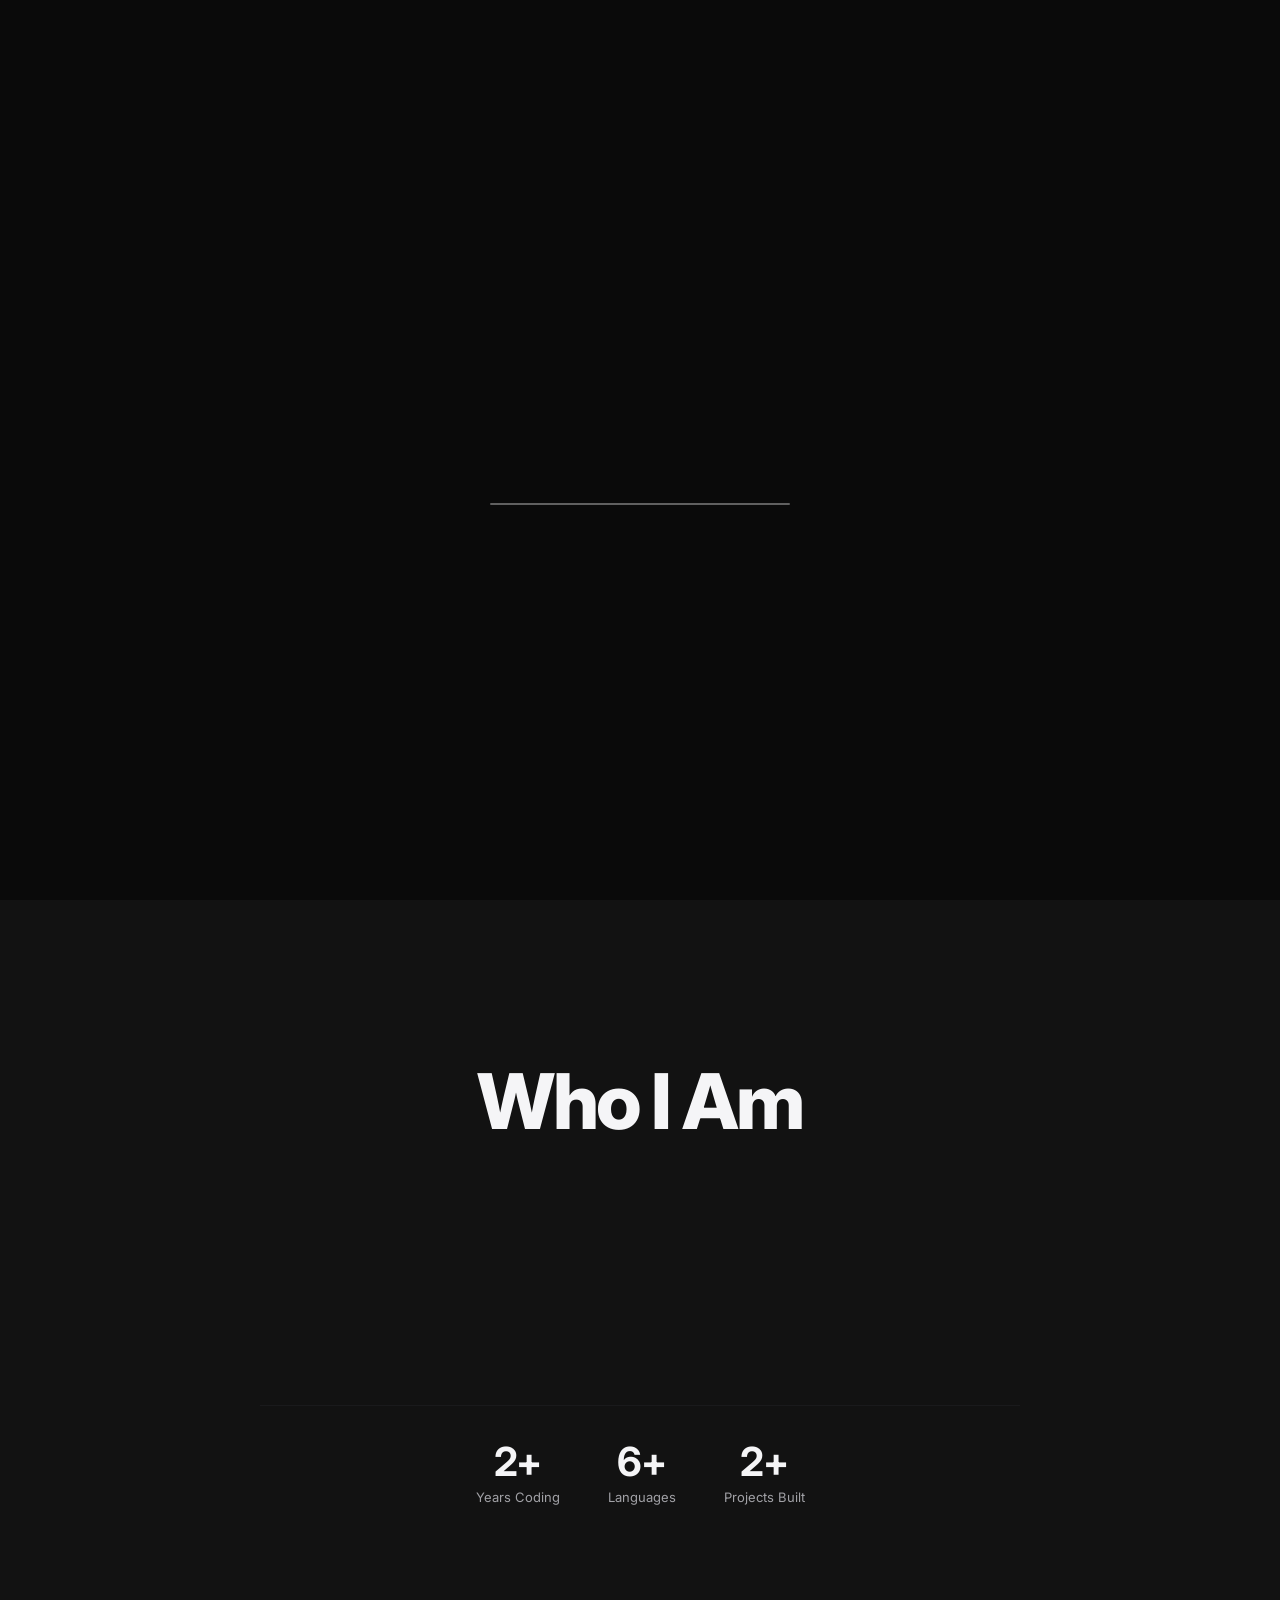
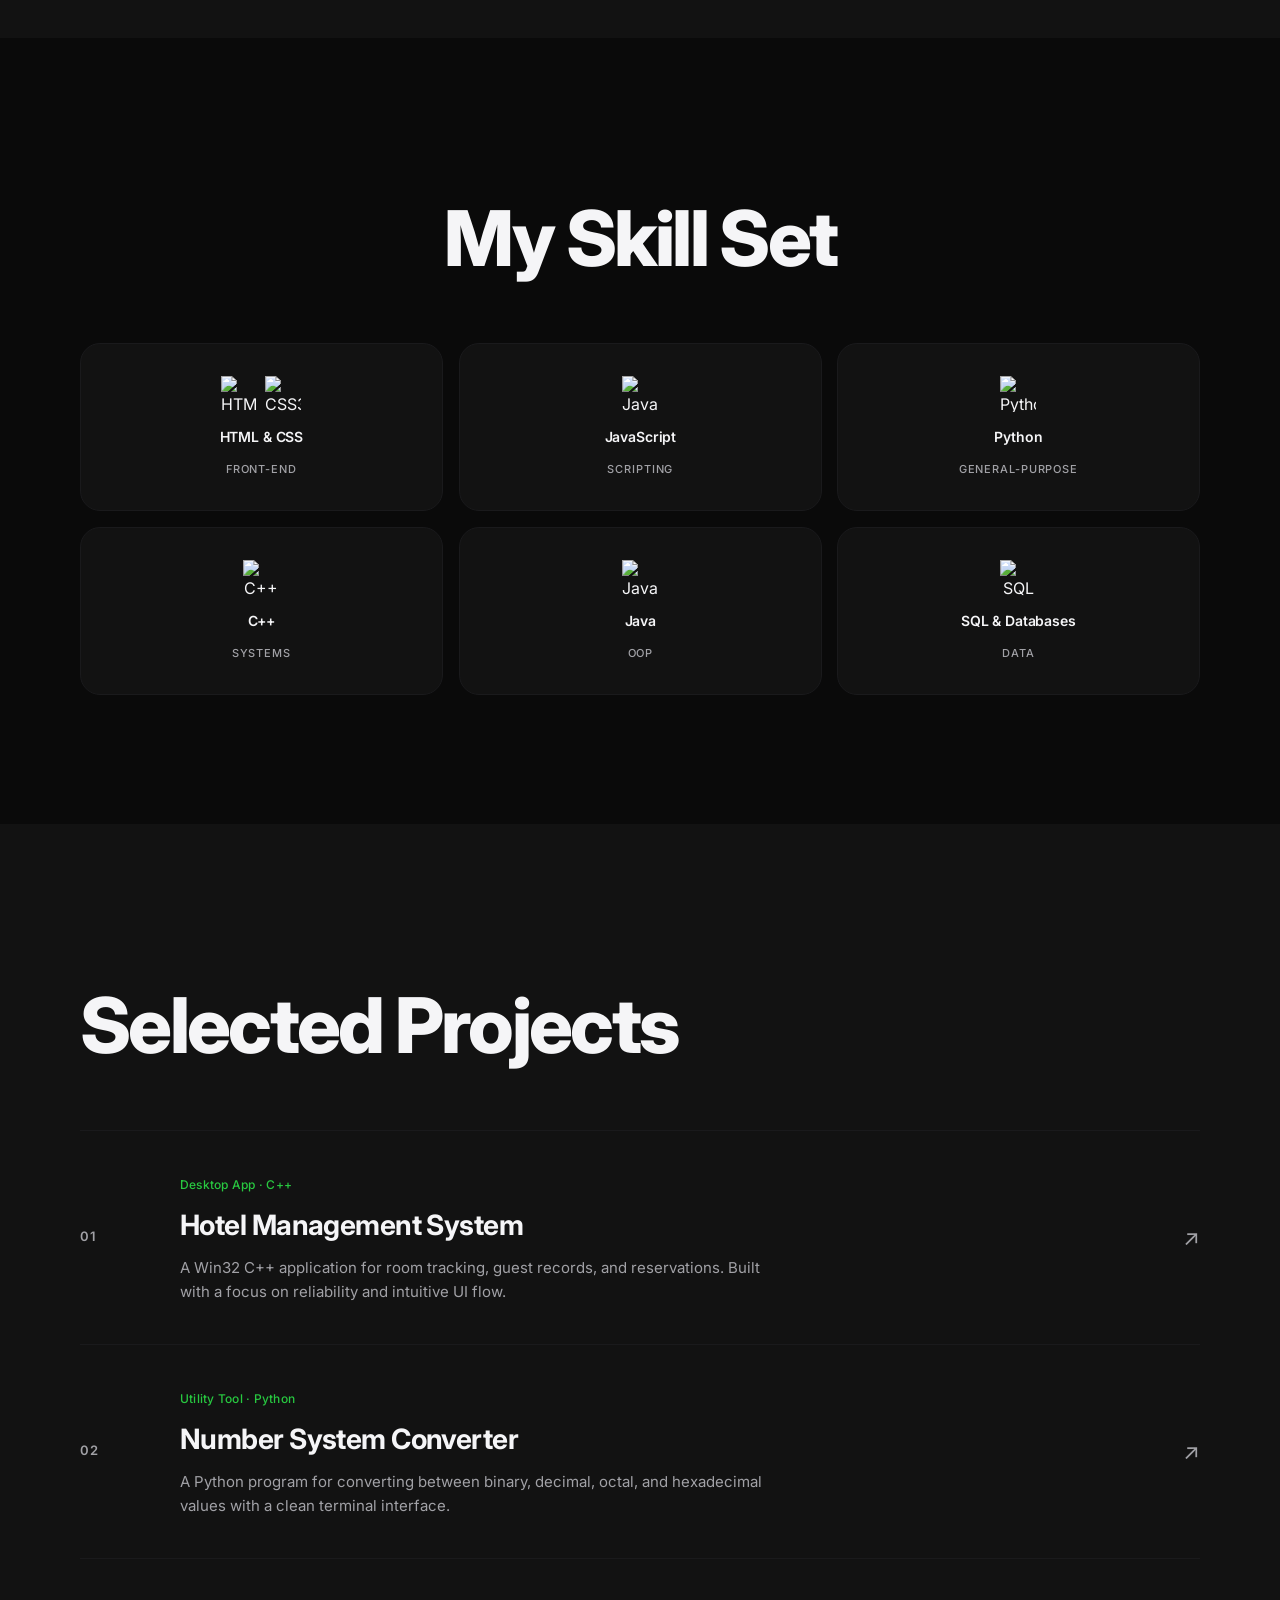
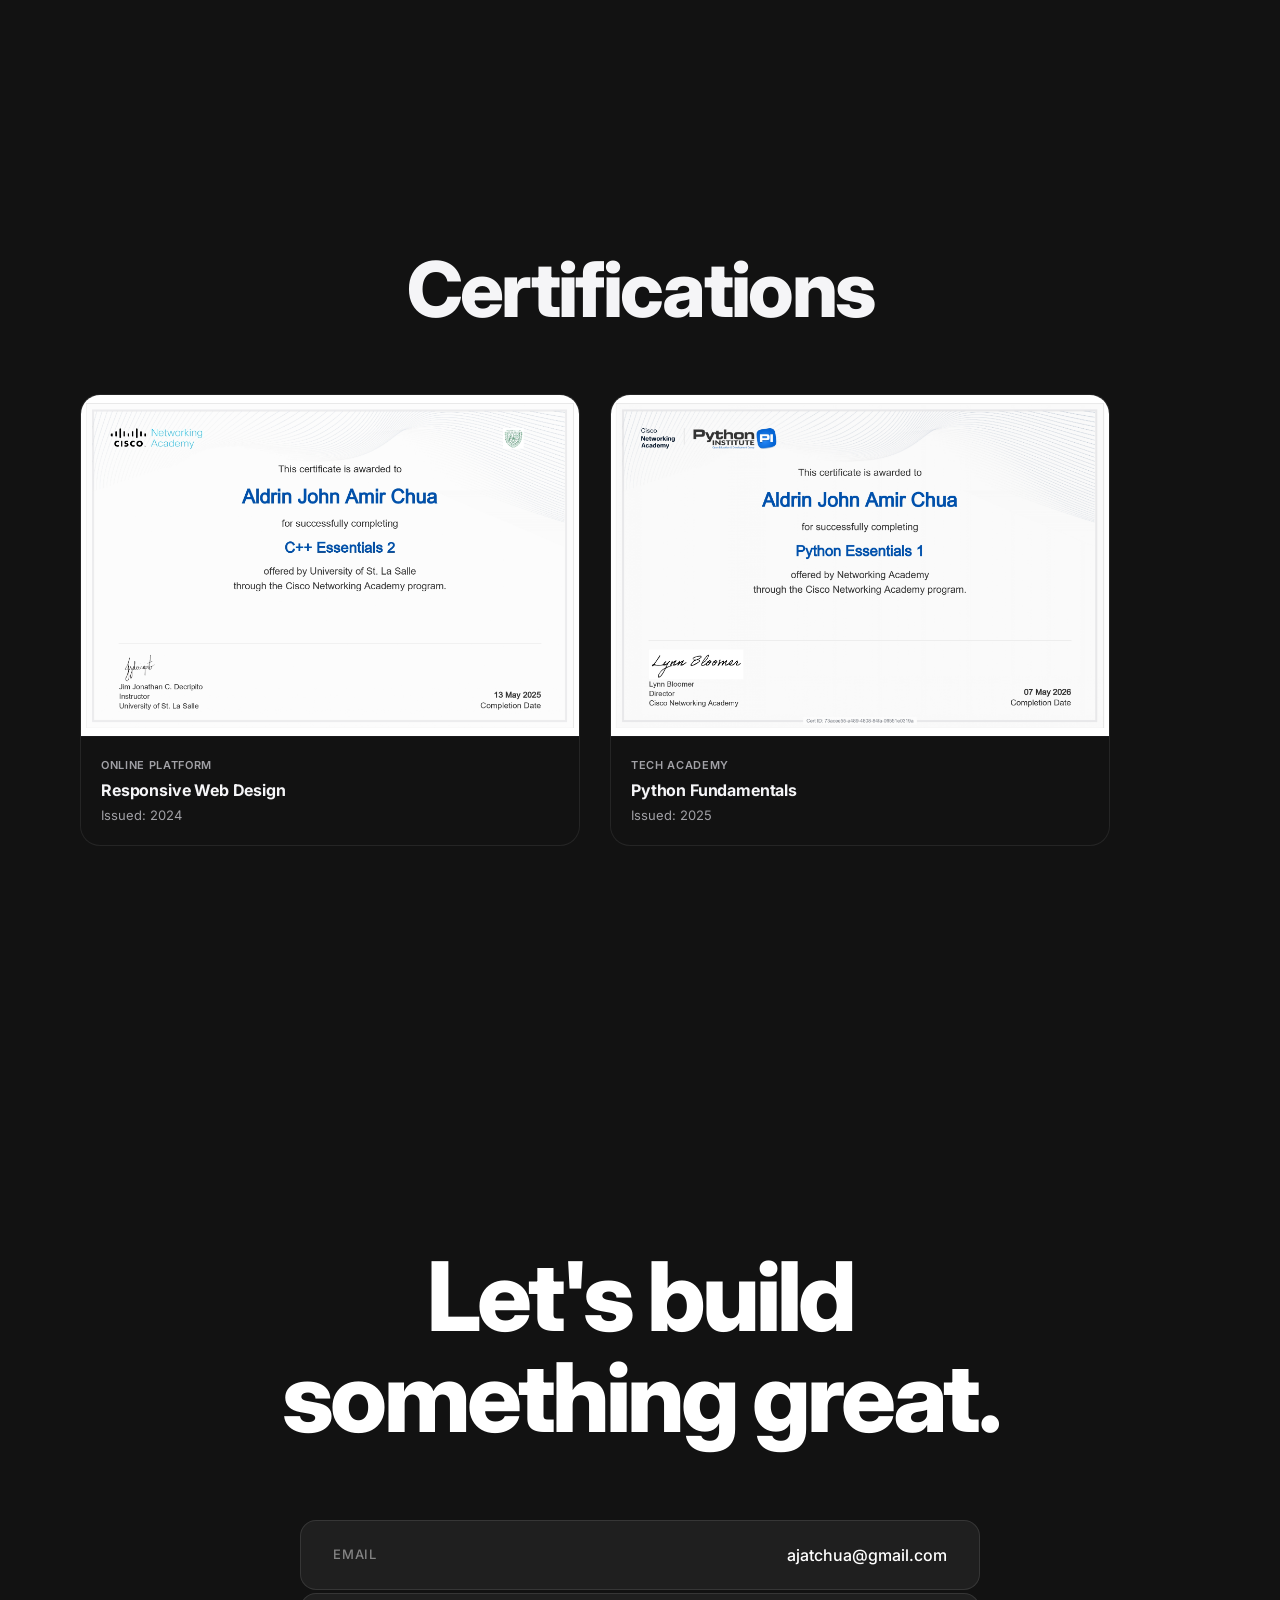
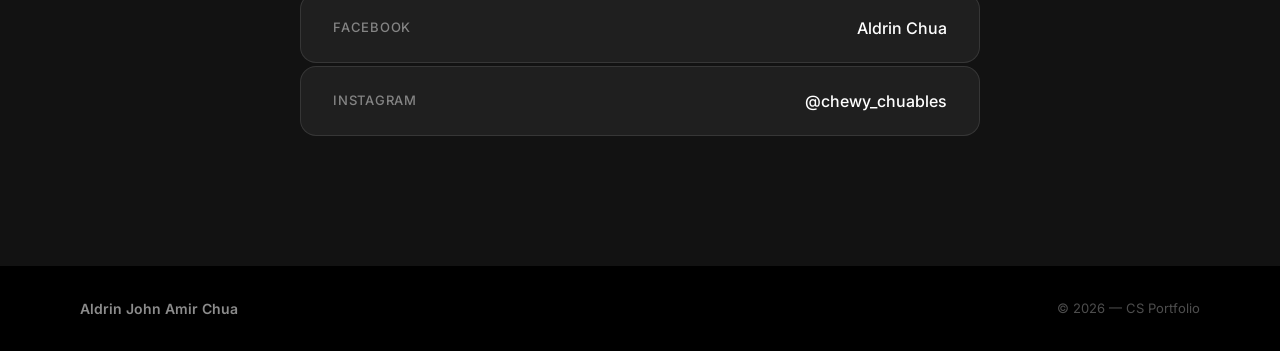
==== commit f510094a: "portfolio update" ====
--- a/index.html
+++ b/index.html
@@ -57,7 +57,7 @@
       <div class="hero-text">
         <div id="hero-eyebrow" class="hero-eyebrow">Hello, I'm</div>
         <h1 id="hero-title" class="hero-title">Aldrin<br>John Amir<br>Chua.</h1>
-        <p id="hero-sub" class="hero-sub">Software Developer &amp; CS Student.<br>Building clean, reliable systems.</p>
+        <p id="hero-sub" class="hero-sub">3rd Year Computer Science Student.<br>Building clean, reliable systems.</p>
         <div id="hero-cta" class="hero-cta">
           <a href="#projects" class="btn-main" data-magnetic>View Work</a>
           <a href="#contact" class="btn-ghost" data-magnetic>Let's Talk</a>
@@ -87,16 +87,14 @@
   <section id="about" class="section about-section">
     <div class="section-inner about-inner-centered">
       <span class="section-label centered-label">About</span>
-      <h2 class="section-heading centered" data-split>Who I Am</h2>
-      <p class="about-body centered" data-reveal>
-        I'm a Computer Science student with a passion for software development,
-        problem solving, and clean system design.
+      <h2 class="section-heading centered">Who I Am</h2>
+      <p class="about-body centered">
+        I'm a 3rd Year Computer Science student with a passion for software development, problem solving, and clean system design.
       </p>
-      <p class="about-body centered" data-reveal>
-        I enjoy turning ideas into practical systems that are easy to use and
-        maintain — from desktop applications to command-line tools.
+      <p class="about-body centered">
+        I enjoy turning ideas into practical systems that are easy to use and maintain — from desktop applications to polished web interfaces.
       </p>
-      <div class="about-stat-row centered" data-reveal>
+      <div class="about-stat-row centered">
         <div class="about-stat"><span class="stat-num">2+</span><span class="stat-label">Years Coding</span></div>
         <div class="about-stat"><span class="stat-num">6+</span><span class="stat-label">Languages</span></div>
         <div class="about-stat"><span class="stat-num">2+</span><span class="stat-label">Projects Built</span></div>
@@ -200,33 +198,33 @@
     <div class="section-inner">
       <span class="section-label centered-label" data-reveal>Achievements</span>
       <h2 class="section-heading centered" data-split>Certifications</h2>
-      
+
       <div class="cert-horizontal-wrapper">
         <div class="cert-grid">
-          
+
           <div class="cert-card" data-cert>
-          <div class="cert-image-wrap">
-            <img src="Images/Certificate1.jpg" alt="Certificate 1" class="cert-img">
-          </div>
-          <div class="cert-info">
-            <span class="cert-provider">Online Platform</span>
-            <h3 class="cert-title">Responsive Web Design</h3>
-            <span class="cert-date">Issued: 2024</span>
-          </div>
-        </div>
-
-        <div class="cert-card" data-cert>
-          <div class="cert-image-wrap">
-            <img src="Images/Certificate2.jpg" alt="Certificate 2" class="cert-img">
-          </div>
-          <div class="cert-info">
-            <span class="cert-provider">Tech Academy</span>
-            <h3 class="cert-title">Python Fundamentals</h3>
-            <span class="cert-date">Issued: 2025</span>
-          </div>
-        </div>
-
-      </div>
+            <div class="cert-image-wrap">
+              <img src="Images/Certificate1.jpg" alt="Certificate 1" class="cert-img">
+            </div>
+            <div class="cert-info">
+              <span class="cert-provider">Online Platform</span>
+              <h3 class="cert-title">Responsive Web Design</h3>
+              <span class="cert-date">Issued: 2024</span>
+            </div>
+          </div>
+
+          <div class="cert-card" data-cert>
+            <div class="cert-image-wrap">
+              <img src="Images/Certificate2.jpg" alt="Certificate 2" class="cert-img">
+            </div>
+            <div class="cert-info">
+              <span class="cert-provider">Tech Academy</span>
+              <h3 class="cert-title">Python Fundamentals</h3>
+              <span class="cert-date">Issued: 2025</span>
+            </div>
+          </div>
+
+        </div>
       </div>
 
       <div class="cert-action centered" style="margin-top: 40px; text-align: center; opacity: 0;" data-reveal>
--- a/CSS/style.css
+++ b/CSS/style.css
@@ -33,10 +33,11 @@
   overflow-x: hidden;
   -webkit-font-smoothing: antialiased;
   -moz-osx-font-smoothing: grayscale;
-  cursor: none;
-}
-
-a, button, [data-magnetic] { cursor: none; }
+}
+
+body, a, button, [data-magnetic], p, span, h1, h2, h3, img { 
+  cursor: none !important; 
+}
 
 /* ============================================
    PAGE PRELOADER
@@ -45,7 +46,7 @@
   position: fixed;
   inset: 0;
   z-index: 10000;
-  background: var(--dark-gray);
+  background: var(--bg);
   display: flex;
   align-items: center;
   justify-content: center;
@@ -82,7 +83,7 @@
 .preloader-bar-fill {
   position: absolute;
   inset: 0;
-  background: var(--white);
+  background: var(--accent);
   transform: scaleX(0);
   transform-origin: left;
   border-radius: 2px;
@@ -183,6 +184,7 @@
   display: flex;
   align-items: center;
   justify-content: space-between;
+  opacity: 0; /* Hidden initially for entrance animation */
 }
 
 .brand {
@@ -247,6 +249,10 @@
 }
 
 /* LEFT: Text */
+.hero-eyebrow, .hero-title, .hero-sub, .hero-cta {
+  opacity: 0;
+}
+
 .hero-text {
   display: flex;
   flex-direction: column;
@@ -332,6 +338,10 @@
 }
 
 .hero-photo-frame {
+  opacity: 0;
+}
+
+.hero-photo-frame {
   position: relative;
   width: 380px;
   height: 460px;
@@ -383,13 +393,14 @@
 /* Scroll Hint */
 .hero-scroll-hint {
   position: absolute;
-  bottom: 36px;
+  bottom: 40px;
   left: 50%;
   transform: translateX(-50%);
   display: flex;
   flex-direction: column;
   align-items: center;
-  gap: 10px;
+  gap: 12px;
+  opacity: 0; /* Hidden initially for entrance animation */
 }
 
 .hero-scroll-hint span {
@@ -440,8 +451,19 @@
   margin-bottom: 64px;
 }
 
+.word-line {
+  display: inline-block;
+  overflow: hidden;
+  vertical-align: top;
+}
+
+
 .section-heading.centered {
   text-align: center;
+}
+
+.about-body {
+  opacity: 0;
 }
 
 .word-line {
